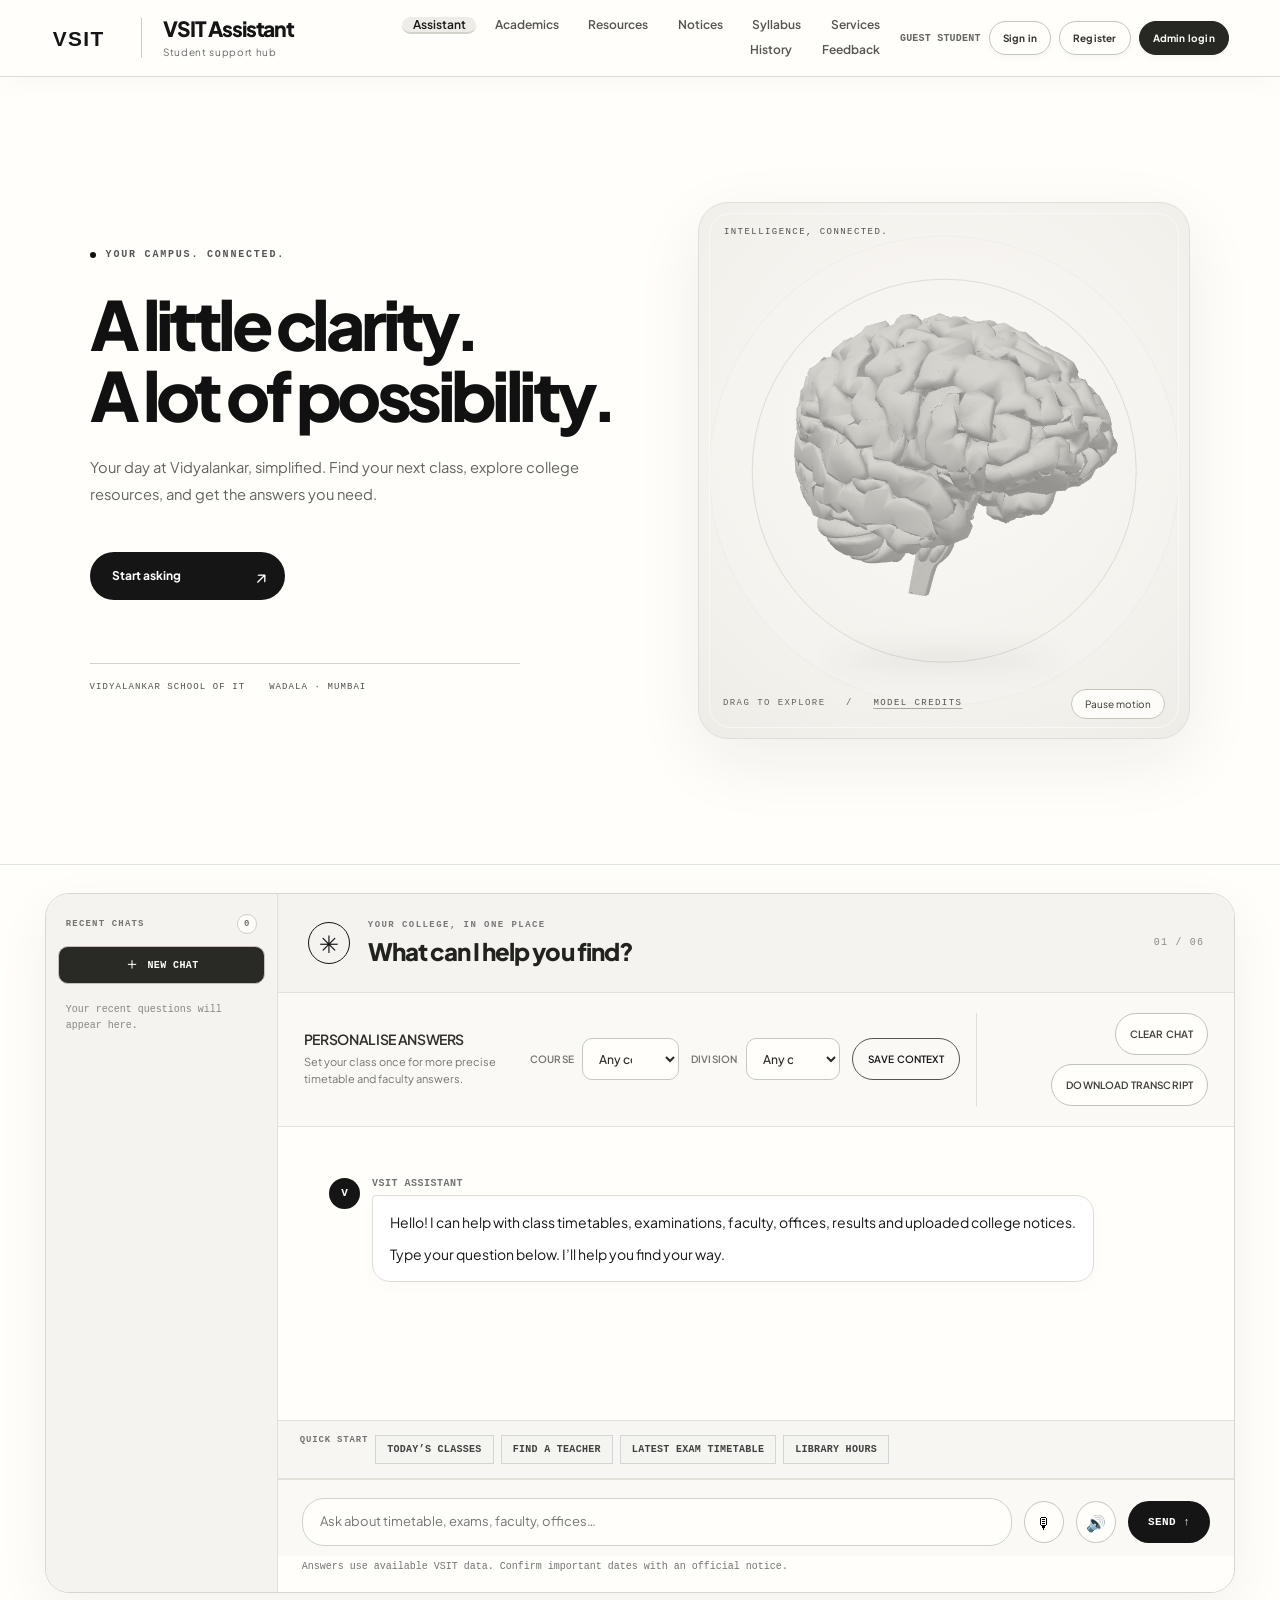
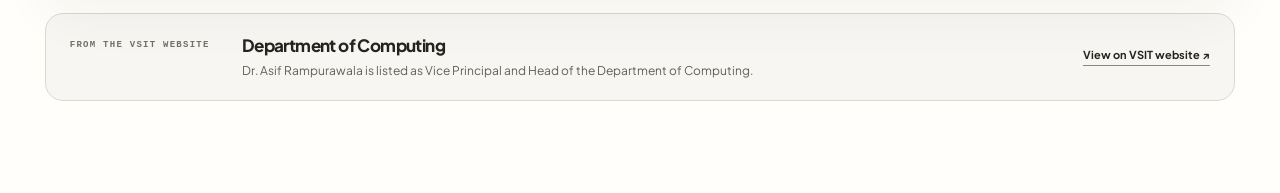
==== frontend/index.html @ 9d7cda08 "chore: refresh chat style cache key" ====
<!doctype html>
<html lang="en">
<head>
    <meta charset="utf-8">
    <meta name="viewport" content="width=device-width, initial-scale=1">
    <meta name="description" content="VSIT Student Assistant for timetables, academics, faculty, offices and college documents.">
    <title>VSIT Student Assistant</title>
    <link rel="preconnect" href="https://fonts.googleapis.com">
    <link rel="preconnect" href="https://fonts.gstatic.com" crossorigin>
    <link href="https://fonts.googleapis.com/css2?family=Cinzel:wght@500;700;800&family=Plus+Jakarta+Sans:wght@300;400;500;600;700&display=swap" rel="stylesheet">
    <link rel="stylesheet" href="style.css">
    <link rel="stylesheet" href="campus.css">
    <link rel="stylesheet" href="polish.css?v=final-chat-inline-20261027">
</head>
<body>
    <div class="app-shell" data-current-view="assistant">
        <aside class="sidebar">
            <a class="brand" href="/" aria-label="VSIT Student Assistant home">
                <span class="brand-mark" aria-hidden="true">
                    <svg viewBox="0 0 92 36" role="img" aria-label="VSIT">
                        <text x="2" y="27">VSIT</text>
                    </svg>
                </span>
            </a>
            <div class="brand-title"><strong>VSIT Assistant</strong><small>Student support hub</small></div>
            <nav aria-label="Primary navigation">
                <button class="nav-item active" data-view="assistant" aria-current="page"><span>✦</span> Assistant</button>
                <button class="nav-item" data-view="academics"><span>▣</span> Academics</button>
                <button class="nav-item" data-view="resources"><span>◫</span> Resources</button>
                <button class="nav-item" data-view="notices"><span>▤</span> Notices</button>
                <button class="nav-item" data-view="syllabus"><span>≡</span> Syllabus</button>
                <button class="nav-item" data-view="services"><span>◎</span> Services</button>
                <button class="nav-item" data-view="history"><span>↺</span> History</button>
                <button class="nav-item" data-view="feedback"><span>✎</span> Feedback</button>
            </nav>
            <div class="student-account" aria-live="polite">
                <span id="student-account-label">Guest student</span>
                <button type="button" class="account-button" id="student-login-button">Sign in</button>
                <button type="button" class="account-button" id="student-register-button">Register</button>
                <button type="button" class="account-button" id="student-logout-button" hidden>Log out</button>
                <a class="account-button admin-login-link" href="/admin">Admin login</a>
            </div>
            <div class="sidebar-footer">
                <p>Vidyalankar School of Information Technology</p>
                <a href="/admin">Administrator login</a>
            </div>
        </aside>

        <main class="main-content">
            <header class="topbar campus-hero">
                <div class="hero-copy">
                    <p class="eyebrow"><span class="live-dot"></span> YOUR CAMPUS. CONNECTED.</p>
                    <h1 id="page-title">A little clarity.<br>A lot of possibility.</h1>
                    <p class="hero-description">Your day at Vidyalankar, simplified. Find your next class, explore college resources, and get the answers you need.</p>
                    <a class="hero-cta" href="#user-input">Start asking <span aria-hidden="true">↗</span></a>
                    <div class="hero-footer"><span>VIDYALANKAR SCHOOL OF IT</span><span>WADALA · MUMBAI</span></div>
                </div>
                <div class="campus-art">
                    <div class="art-grid"></div>
                    <canvas id="neural-brain" aria-hidden="true"></canvas>
                    <span class="art-label art-label-top">INTELLIGENCE, CONNECTED.</span>
                    <div class="art-shadow"></div>
                    <div class="model-frame-footer">
                        <span class="art-label art-label-bottom">DRAG TO EXPLORE &nbsp; / &nbsp; <a href="assets/brain/CREDITS.txt" target="_blank" rel="noopener">MODEL CREDITS</a></span>
                        <button type="button" id="motion-toggle" class="motion-toggle" aria-pressed="false">Pause motion</button>
                    </div>
                </div>
            </header>

            <section class="view active" id="assistant-view" aria-labelledby="page-title">
                <div class="chat-panel">
                    <aside class="conversation-rail" aria-label="Recent chats">
                        <div class="conversation-rail-heading"><span>RECENT CHATS</span><span class="conversation-count" id="conversation-count">0</span></div>
                        <button type="button" class="new-chat-button" id="new-chat"><span aria-hidden="true">＋</span> New chat</button>
                        <div class="conversation-list" id="conversation-list" aria-live="polite"></div>
                    </aside>
                    <div class="chat-session">
                        <div class="chat-heading"><span class="chat-heading-mark" aria-hidden="true">✳</span><div><p class="eyebrow">YOUR COLLEGE, IN ONE PLACE</p><h2>What can I help you find?</h2></div><span class="chat-heading-index" aria-hidden="true">01 / 06</span></div>
                        <div class="assistant-tools">
                            <div class="context-intro"><span class="tool-label">PERSONALISE ANSWERS</span><p>Set your class once for more precise timetable and faculty answers.</p></div>
                            <form class="student-context-form" id="student-context-form">
                                <label><span>Course</span><select id="student-course" name="course"><option value="">Any course</option><option value="B.Sc. Information Technology">B.Sc. Information Technology</option><option value="BBA">BBA</option><option value="BAF">BAF</option></select></label>
                                <label><span>Division</span><select id="student-division" name="division"><option value="">Any division</option><option value="A">A</option><option value="B">B</option><option value="C">C</option><option value="D">D</option><option value="E">E</option></select></label>
                                <button class="secondary-button" type="submit">Save context</button>
                            </form>
                            <div class="assistant-actions" aria-label="Conversation tools">
                                <button class="text-button" type="button" id="clear-chat">Clear chat</button>
                                <button class="text-button" type="button" id="download-transcript">Download transcript</button>
                            </div>
                        </div>
                        <div class="chat-messages" id="chat-messages" aria-live="polite" aria-label="Conversation">
                            <article class="message assistant-message">
                                <div class="avatar" aria-hidden="true">V</div>
                                <div>
                                    <p class="message-author">VSIT Assistant</p>
                                    <div class="message-bubble">
                                        <p>Hello! I can help with class timetables, examinations, faculty, offices, results and uploaded college notices.</p>
                                        <p>Type your question below. I’ll help you find your way.</p>
                                    </div>
                                </div>
                            </article>
                        </div>
                        <div class="quick-prompts" id="quick-prompts" aria-label="Suggested questions">
                            <span class="tool-label">QUICK START</span>
                            <button type="button" data-question="What classes do I have today?" data-use-context="true">Today’s classes</button>
                            <button type="button" data-question="Who teaches IOT for my class?" data-use-context="true">Find a teacher</button>
                            <button type="button" data-question="Where can I find the latest exam timetable?">Latest exam timetable</button>
                            <button type="button" data-question="Where is the library and what are its hours?">Library hours</button>
                        </div>
                        <div class="recent-question-strip" id="recent-questions" aria-live="polite" hidden></div>

                        <form class="composer" id="chat-form">
                            <label class="sr-only" for="user-input">Ask the VSIT assistant</label>
                            <textarea id="user-input" aria-label="Ask the VSIT assistant" maxlength="4000" rows="1" placeholder="Ask about timetable, exams, faculty, offices…" required></textarea>
                            <button type="button" class="icon-button" id="voice-button" aria-label="Start voice input" title="Voice input">🎙</button>
                            <button type="button" class="icon-button" id="speech-toggle" aria-label="Read the latest answer aloud" title="Read answer aloud">🔊</button>
                            <button type="button" class="icon-button speech-control" id="speech-pause" aria-label="Pause answer playback" title="Pause answer playback" hidden>⏸</button>
                            <button type="submit" class="send-button" id="send-button">Send <span aria-hidden="true">↑</span></button>
                        </form>
                        <p class="composer-note" id="chat-status" aria-live="polite">Answers use available VSIT data. Confirm important dates with an official notice.</p>
                    </div>
                </div>
                <article class="official-sample"><span class="official-sample-label">FROM THE VSIT WEBSITE</span><div><h3>Department of Computing</h3><p>Dr. Asif Rampurawala is listed as Vice Principal and Head of the Department of Computing.</p></div><a href="https://vsit.edu.in/msc-cs-cybersecurity/" target="_blank" rel="noopener noreferrer">View on VSIT website <span aria-hidden="true">↗</span></a></article>
            </section>

            <section class="view" id="academics-view" aria-labelledby="academics-heading" hidden>
                <div class="section-heading">
                    <div><p class="eyebrow">ACADEMIC CALENDAR</p><h2 id="academics-heading">Published academic dates</h2></div>
                    <button class="secondary-button" id="refresh-academics">Refresh</button>
                </div>
                <article class="official-sample"><span class="official-sample-label">FROM THE VSIT WEBSITE</span><div><h3>Examination updates</h3><p>VSIT publishes regular and ATKT exam timetable notices on its News Update page. Check the latest notice for your semester.</p></div><a href="https://vsit.edu.in/news-update/" target="_blank" rel="noopener noreferrer">View on VSIT website <span aria-hidden="true">↗</span></a></article>
                <form class="filter-bar" id="academic-filters">
                    <label>Course<input name="course" placeholder="e.g. BSc IT"></label>
                    <label>Semester<input name="semester" placeholder="e.g. 4"></label>
                    <label>Type<select name="event_type"><option value="">All events</option><option value="examination">Examinations</option><option value="deadline">Deadlines</option><option value="holiday">Holidays</option><option value="notice">Notices</option></select></label>
                    <button class="primary-button" type="submit">Apply filters</button>
                </form>
                <div class="card-grid" id="academic-list" aria-live="polite"></div>
            </section>

            <section class="view" id="resources-view" aria-labelledby="resources-heading" hidden>
                <div class="section-heading">
                    <div><p class="eyebrow">COLLEGE KNOWLEDGE</p><h2 id="resources-heading">Notices and documents</h2></div>
                </div>
                <article class="official-sample"><span class="official-sample-label">FROM THE VSIT WEBSITE</span><div><h3>Programme brochures</h3><p>VSIT provides downloadable brochures for B.Sc. IT, M.Sc. IT, BBA, BAF, and other programmes.</p></div><a href="https://vsit.edu.in/prog-brochures/" target="_blank" rel="noopener noreferrer">View on VSIT website <span aria-hidden="true">↗</span></a></article>
                <form class="resource-search" id="resource-search-form">
                    <label class="sr-only" for="resource-query">Search VSIT resources and documents</label>
                    <input id="resource-query" placeholder="Search VSIT resources and documents" required>
                    <button class="primary-button" type="submit">Search</button>
                </form>
                <div id="resource-results" class="search-results" aria-live="polite"></div>
                <h3 class="subheading">Official resources and documents</h3>
                <div class="card-grid" id="document-list"></div>
            </section>

            <section class="view" id="notices-view" aria-labelledby="notices-heading" hidden>
                <div class="section-heading"><div><p class="eyebrow">OFFICIAL UPDATES</p><h2 id="notices-heading">Notices and circulars</h2></div></div>
                <article class="official-sample"><span class="official-sample-label">FROM THE VSIT WEBSITE</span><div><h3>Academic Bank of Credits notice</h3><p>The official News Update page includes a notice about filling Academic Bank of Credits details.</p></div><a href="https://vsit.edu.in/news-update/" target="_blank" rel="noopener noreferrer">View on VSIT website <span aria-hidden="true">↗</span></a></article>
                <div class="card-grid topic-list" data-topic="notice"></div>
            </section>

            <section class="view" id="syllabus-view" aria-labelledby="syllabus-heading" hidden>
                <div class="section-heading"><div><p class="eyebrow">ACADEMIC PROGRAMMES</p><h2 id="syllabus-heading">Syllabus and courses</h2></div></div>
                <article class="official-sample"><span class="official-sample-label">FROM THE VSIT WEBSITE</span><div><h3>B.Sc. IT · 2026–27 syllabus</h3><p>Semester 1 includes Introduction to Programming, Discrete Mathematics, and Web Programming.</p></div><a href="https://vsit.edu.in/syllabus-b-sc-it/" target="_blank" rel="noopener noreferrer">View on VSIT website <span aria-hidden="true">↗</span></a></article>
                <div class="card-grid topic-list" data-topic="syllabus"></div>
            </section>

            <section class="view" id="services-view" aria-labelledby="services-heading" hidden>
                <div class="section-heading"><div><p class="eyebrow">STUDENT SUPPORT</p><h2 id="services-heading">Student services</h2></div></div>
                <article class="official-sample"><span class="official-sample-label">FROM THE VSIT WEBSITE</span><div><h3>Library</h3><p>The reading room is open Monday to Saturday, 8:00 AM–4:30 PM. The X Block library is open 8:00 AM–5:30 PM for circulation and reference.</p></div><a href="https://vsit.edu.in/library/" target="_blank" rel="noopener noreferrer">View on VSIT website <span aria-hidden="true">↗</span></a></article>
                <div class="card-grid topic-list" data-topic="service"></div>
            </section>

            <section class="view" id="history-view" aria-labelledby="history-heading" hidden>
                <div class="section-heading"><div><p class="eyebrow">YOUR QUESTIONS</p><h2 id="history-heading">Chat history</h2></div><button class="secondary-button" id="history-clear" type="button">Clear history</button></div>
                <p class="section-intro">Your recent conversations are stored in this browser so you can return to useful answers.</p>
                <div class="history-list" id="history-list" aria-live="polite"></div>
            </section>

            <section class="view" id="feedback-view" aria-labelledby="feedback-heading" hidden>
                <div class="section-heading"><div><p class="eyebrow">STUDENT VOICE</p><h2 id="feedback-heading">Share feedback</h2></div></div>
                <article class="feedback-card" id="feedback-login-prompt">
                    <h3>Help us improve the assistant</h3>
                    <p>Sign in to send feedback about the answers, resources, or student experience.</p>
                    <button type="button" class="primary-button" id="feedback-login-action">Sign in to give feedback</button>
                </article>
                <form class="feedback-card stack-form" id="feedback-form" hidden>
                    <label>Rating<select name="rating" required><option value="5">5 · Excellent</option><option value="4">4 · Good</option><option value="3">3 · Okay</option><option value="2">2 · Needs work</option><option value="1">1 · Poor</option></select></label>
                    <label>What should we know?<textarea name="message" rows="5" minlength="5" maxlength="2000" required placeholder="Tell us what worked or what should change."></textarea></label>
                    <label>Related area (optional)<input name="context" maxlength="80" placeholder="e.g. academics, timetable, resources"></label>
                    <div class="form-actions"><button class="primary-button" type="submit">Send feedback</button><p class="status-message" id="feedback-status" aria-live="polite"></p></div>
                </form>
            </section>
        </main>
    </div>
    <dialog id="student-auth-dialog" class="student-auth-dialog">
        <form method="dialog" class="auth-dialog-card" id="student-auth-form">
            <button type="button" class="dialog-close" id="student-auth-close" aria-label="Close">×</button>
            <p class="eyebrow">VSIT STUDENT ACCOUNT</p>
            <h2 id="student-auth-title">Sign in</h2>
            <p id="student-auth-description">Use your student account to send feedback.</p>
            <div id="student-register-fields" hidden><label>Full name<input name="name" autocomplete="name" maxlength="100"></label></div>
            <label>Email<input name="email" type="email" autocomplete="email" required></label>
            <label>Password<input name="password" type="password" autocomplete="current-password" minlength="8" maxlength="128" required></label>
            <button class="primary-button" type="submit" id="student-auth-submit">Sign in</button>
            <button type="button" class="text-button" id="student-auth-switch">Create an account</button>
            <p class="status-message" id="student-auth-status" aria-live="polite"></p>
        </form>
    </dialog>
    <script src="script.js"></script>
    <script src="campus.js"></script>
</body>
</html>
---- frontend/style.css ----
:root {
    --navy: #0b1f3a;
    --navy-soft: #17395f;
    --blue: #1769e0;
    --blue-soft: #eaf2ff;
    --gold: #f5b942;
    --ink: #172033;
    --muted: #667085;
    --line: #e4e9f0;
    --surface: #ffffff;
    --background: #f5f7fb;
    --success: #1c9b63;
    --danger: #c0394f;
    --shadow: 0 18px 55px rgba(18, 42, 76, 0.10);
}

* { box-sizing: border-box; }
html { color-scheme: light; }
body {
    margin: 0;
    min-height: 100vh;
    background: var(--background);
    color: var(--ink);
    font-family: Inter, ui-sans-serif, system-ui, -apple-system, BlinkMacSystemFont, "Segoe UI", sans-serif;
}
button, input, textarea, select { font: inherit; }
button, a { -webkit-tap-highlight-color: transparent; }
button { cursor: pointer; }
:focus-visible { outline: 3px solid rgba(23, 105, 224, .35); outline-offset: 3px; }
.sr-only { position: absolute; width: 1px; height: 1px; padding: 0; margin: -1px; overflow: hidden; clip: rect(0, 0, 0, 0); white-space: nowrap; border: 0; }

.app-shell { min-height: 100vh; display: grid; grid-template-columns: 248px minmax(0, 1fr); }
.sidebar {
    position: sticky; top: 0; height: 100vh; padding: 28px 20px;
    display: flex; flex-direction: column; color: #fff;
    background: radial-gradient(circle at 0 0, #234d7c, transparent 42%), var(--navy);
}
.brand { display: flex; gap: 12px; align-items: center; color: inherit; text-decoration: none; margin-bottom: 36px; }
.brand-mark, .avatar { display: grid; place-items: center; color: var(--navy); background: var(--gold); font-weight: 800; }
.brand-mark { width: 42px; height: 42px; border-radius: 13px; font-size: 20px; }
.brand strong, .brand small { display: block; }
.brand small { color: #b8c5d6; margin-top: 3px; font-size: 12px; }
nav { display: grid; gap: 8px; }
.nav-item { display: flex; align-items: center; gap: 12px; width: 100%; padding: 12px 14px; border: 0; border-radius: 12px; color: #c8d4e3; background: transparent; text-align: left; }
.nav-item:hover, .nav-item.active { color: #fff; background: rgba(255,255,255,.11); }
.nav-item.active { box-shadow: inset 3px 0 var(--gold); }
.nav-item span { width: 22px; text-align: center; }
.sidebar-footer { margin-top: auto; padding: 18px 12px 0; border-top: 1px solid rgba(255,255,255,.12); color: #aebed1; font-size: 12px; line-height: 1.5; }
.sidebar-footer a { color: #fff; }

.main-content { min-width: 0; }
.topbar { min-height: 102px; padding: 24px clamp(22px, 4vw, 58px); display: flex; align-items: center; justify-content: space-between; border-bottom: 1px solid var(--line); background: rgba(255,255,255,.86); backdrop-filter: blur(12px); }
.topbar h1, .section-heading h2 { margin: 3px 0 0; font-size: clamp(23px, 3vw, 32px); letter-spacing: -.03em; }
.eyebrow { margin: 0; color: var(--blue); font-size: 11px; letter-spacing: .16em; font-weight: 800; }
.system-status { display: flex; gap: 8px; align-items: center; color: var(--muted); font-size: 13px; }
.system-status span { width: 9px; height: 9px; border-radius: 50%; background: var(--success); box-shadow: 0 0 0 5px rgba(28,155,99,.12); }
.view { padding: 30px clamp(18px, 4vw, 58px) 44px; }

.chat-panel { height: calc(100vh - 162px); min-height: 570px; display: flex; flex-direction: column; background: var(--surface); border: 1px solid var(--line); border-radius: 22px; box-shadow: var(--shadow); overflow: hidden; }
.chat-messages { flex: 1; overflow-y: auto; padding: 30px; background: linear-gradient(180deg, #fbfcff 0%, #f6f8fc 100%); }
.message { display: flex; gap: 12px; max-width: 780px; margin-bottom: 24px; }
.message.user-message { margin-left: auto; flex-direction: row-reverse; }
.avatar { flex: 0 0 34px; width: 34px; height: 34px; border-radius: 11px; font-size: 14px; }
.user-message .avatar { color: #fff; background: var(--blue); }
.message-author { margin: 0 0 6px; color: var(--muted); font-size: 12px; font-weight: 700; }
.user-message .message-author { text-align: right; }
.message-bubble { padding: 14px 16px; border: 1px solid var(--line); border-radius: 6px 18px 18px 18px; background: #fff; line-height: 1.55; box-shadow: 0 5px 18px rgba(27,49,78,.05); }
.message-bubble p { margin: 0 0 8px; }
.message-bubble p:last-child { margin-bottom: 0; }
.timetable-heading { font-weight: 800; margin-bottom: 12px !important; }
.timetable-grid { display: grid; gap: 6px; min-width: 620px; overflow-x: auto; }
.timetable-row { display: grid; grid-template-columns: 1.15fr 1fr 1.1fr .8fr .8fr; gap: 8px; align-items: center; padding: 9px 10px; border: 1px solid #e5e7eb; border-radius: 6px; background: #fbfdfc; font-size: 12px; }
.timetable-row span { min-width: 0; overflow-wrap: anywhere; }
.timetable-header { border-color: #a7f3d0; background: #ecfdf5; color: #065f46; font-weight: 800; text-transform: uppercase; letter-spacing: .04em; font-size: 10px; }
.timetable-row.lecture-row { border-left: 4px solid #2563eb; background: #eff6ff; }
.timetable-row.practical-row { border-left: 4px solid #dc2626; background: #fef2f2; }
.user-message .message-bubble { border-color: var(--blue); border-radius: 18px 6px 18px 18px; background: var(--blue); color: #fff; }
.source-list { display: flex; flex-wrap: wrap; gap: 7px; margin-top: 10px; }
.source-chip { padding: 6px 9px; border-radius: 999px; background: var(--blue-soft); color: #225da8; font-size: 11px; font-weight: 700; }
.quick-prompts { display: flex; gap: 8px; padding: 12px 20px; overflow-x: auto; border-top: 1px solid var(--line); background: #fff; }
.quick-prompts button { flex: 0 0 auto; padding: 8px 12px; border: 1px solid #d9e2ee; border-radius: 999px; color: #38516e; background: #f9fbfe; font-size: 12px; }
.quick-prompts button:hover { border-color: #a9c7ef; background: var(--blue-soft); }
.assistant-tools { display: flex; justify-content: space-between; gap: 14px; align-items: center; padding: 12px 20px; border-top: 1px solid var(--line); background: #fff; }
.student-context-form { display: flex; align-items: end; flex-wrap: wrap; gap: 8px; }
.student-context-form label { display: grid; gap: 4px; color: var(--muted); font-size: 10px; font-weight: 700; text-transform: uppercase; letter-spacing: .04em; }
.student-context-form select { min-height: 34px; min-width: 150px; padding: 6px 8px; border: 1px solid #ccd7e4; border-radius: 8px; background: #fff; color: var(--ink); }
.tool-label { color: var(--muted); font-size: 10px; font-weight: 800; letter-spacing: .1em; white-space: nowrap; }
.assistant-actions { display: flex; gap: 6px; align-items: center; }
.text-button { border: 0; padding: 6px 8px; color: var(--muted); background: transparent; font-size: 11px; text-decoration: underline; text-underline-offset: 3px; }
.text-button:hover { color: var(--ink); }
.recent-question-strip { display: flex; align-items: center; gap: 8px; flex-wrap: wrap; padding: 8px 20px; border-top: 1px solid var(--line); background: #fafaf8; }
.recent-question { max-width: 240px; overflow: hidden; text-overflow: ellipsis; white-space: nowrap; padding: 6px 9px; border: 1px solid #d4d4d4; border-radius: 999px; color: #525252; background: #fff; font-size: 11px; }
.recent-question:hover { border-color: #171717; color: #171717; }
.section-intro { max-width: 620px; margin: -12px 0 24px; color: var(--muted); line-height: 1.6; }
.history-list { display: grid; gap: 14px; }
.history-card { padding: 19px 20px; border: 1px solid var(--line); border-radius: 4px; background: #fff; }
.history-card h3 { margin: 7px 0 9px; font-size: 17px; }
.history-card > p:not(.history-meta) { margin: 0 0 16px; color: var(--muted); line-height: 1.6; }
.history-meta { margin: 0; color: var(--muted); font: 700 10px ui-monospace, monospace; letter-spacing: .05em; text-transform: uppercase; }
.composer { display: grid; grid-template-columns: minmax(0,1fr) auto auto auto; gap: 8px; align-items: end; padding: 16px 20px 8px; border-top: 1px solid var(--line); }
.composer textarea { width: 100%; max-height: 120px; resize: none; padding: 12px 14px; border: 1px solid #ccd7e4; border-radius: 12px; line-height: 1.4; }
.icon-button { width: 44px; height: 44px; border: 1px solid #ccd7e4; border-radius: 12px; background: #fff; }
.icon-button.active { color: #fff; border-color: var(--danger); background: var(--danger); }
.icon-button.speaking { color: #047857; border-color: #6ee7b7; background: #ecfdf5; animation: pulse-speech 1.8s ease-in-out infinite; }
@keyframes pulse-speech { 0%,100% { box-shadow: 0 0 0 0 rgba(16,185,129,.18); } 50% { box-shadow: 0 0 0 7px rgba(16,185,129,0); } }
.send-button, .primary-button { border: 0; border-radius: 12px; background: var(--blue); color: #fff; font-weight: 750; }
.send-button { min-height: 44px; padding: 0 18px; }
.send-button:disabled { opacity: .6; cursor: wait; }
.composer-note { margin: 0; padding: 0 22px 14px; color: var(--muted); font-size: 11px; }

.section-heading { display: flex; justify-content: space-between; align-items: end; margin-bottom: 24px; }
.secondary-button { padding: 10px 14px; border: 1px solid #ccd7e4; border-radius: 10px; background: #fff; color: var(--ink); }
.filter-bar { display: grid; grid-template-columns: repeat(3, minmax(130px, 1fr)) auto; gap: 12px; align-items: end; padding: 18px; margin-bottom: 22px; border: 1px solid var(--line); border-radius: 16px; background: #fff; }
.filter-bar label { display: grid; gap: 6px; color: var(--muted); font-size: 12px; font-weight: 700; }
.filter-bar input, .filter-bar select, .resource-search input { min-height: 42px; padding: 9px 11px; border: 1px solid #ccd7e4; border-radius: 10px; background: #fff; }
.primary-button { min-height: 42px; padding: 9px 16px; }
.card-grid { display: grid; grid-template-columns: repeat(auto-fill, minmax(255px, 1fr)); gap: 16px; }
.info-card { padding: 20px; border: 1px solid var(--line); border-radius: 16px; background: #fff; box-shadow: 0 10px 30px rgba(18,42,76,.06); }
.info-card .tag { display: inline-block; padding: 5px 8px; border-radius: 999px; color: #225da8; background: var(--blue-soft); font-size: 10px; font-weight: 800; text-transform: uppercase; letter-spacing: .06em; }
.info-card h3 { margin: 13px 0 8px; font-size: 17px; }
.info-card p { color: var(--muted); line-height: 1.5; font-size: 13px; }
.info-card .meta { color: var(--ink); font-weight: 700; }
.resource-search { display: grid; grid-template-columns: 1fr auto; gap: 10px; margin-bottom: 18px; }
.search-results { display: grid; gap: 12px; margin-bottom: 28px; }
.search-hit { padding: 16px 18px; border-left: 4px solid var(--blue); border-radius: 8px 14px 14px 8px; background: #fff; box-shadow: 0 8px 24px rgba(18,42,76,.06); }
.search-hit p { margin: 6px 0 0; color: var(--muted); line-height: 1.5; }
.subheading { margin: 28px 0 16px; }
.empty-state { grid-column: 1/-1; padding: 35px; border: 1px dashed #becbd9; border-radius: 16px; color: var(--muted); text-align: center; }

.admin-page { padding: 32px; }
.admin-shell { max-width: 1180px; margin: 0 auto; }
.admin-header { display: flex; align-items: center; justify-content: space-between; margin-bottom: 24px; }
.admin-header a { color: var(--blue); }
.auth-card { max-width: 440px; padding: 28px; margin: 9vh auto; border: 1px solid var(--line); border-radius: 20px; background: #fff; box-shadow: var(--shadow); }
.stack-form { display: grid; gap: 12px; }
.stack-form label { display: grid; gap: 6px; color: var(--muted); font-size: 12px; font-weight: 700; }
.stack-form input, .stack-form textarea, .stack-form select { width: 100%; padding: 10px 11px; border: 1px solid #ccd7e4; border-radius: 9px; background: #fff; }
.admin-nav { display: flex; gap: 7px; overflow-x: auto; margin-bottom: 18px; }
.admin-nav button { padding: 9px 12px; border: 1px solid var(--line); border-radius: 10px; background: #fff; }
.admin-nav button.active { color: #fff; border-color: var(--blue); background: var(--blue); }
.admin-panel { display: grid; grid-template-columns: minmax(280px, .8fr) minmax(360px, 1.2fr); gap: 18px; }
.admin-dashboard-panel { grid-template-columns: minmax(280px, .9fr) minmax(360px, 1.1fr); }
.admin-overview-card { grid-column: 1 / -1; }
.admin-dashboard-panel > .admin-card:nth-child(2) { grid-column: 1 / -1; }
.overview-heading { display: flex; align-items: end; justify-content: space-between; gap: 12px; }
.overview-counts { display: grid; grid-template-columns: repeat(6, minmax(100px, 1fr)); gap: 10px; margin-top: 20px; }
.overview-count { display: grid; gap: 5px; padding: 13px; border: 1px solid #d4d4d4; background: #fafaf8; }
.overview-count strong { font: 700 25px 'Cinzel', Georgia, serif; }
.overview-count span { color: #737373; font: 600 10px ui-monospace, monospace; text-transform: uppercase; letter-spacing: .04em; }
.admin-card { padding: 20px; border: 1px solid var(--line); border-radius: 16px; background: #fff; }
.record-list { display: grid; gap: 9px; }
.record-row { display: flex; justify-content: space-between; gap: 10px; align-items: center; padding: 11px 0; border-bottom: 1px solid var(--line); }
.record-row:last-child { border-bottom: 0; }
.record-actions { display: flex; gap: 6px; }
.small-button { padding: 6px 8px; border: 1px solid #ccd7e4; border-radius: 8px; background: #fff; font-size: 12px; }
.danger-button { color: var(--danger); }
.form-actions { display: flex; gap: 8px; }
.status-message { min-height: 20px; color: var(--muted); font-size: 13px; }
[hidden] { display: none !important; }

button, a, .info-card, .search-hit, .nav-item { transition: color .2s ease, background-color .2s ease, border-color .2s ease, transform .2s ease, box-shadow .2s ease; }
.nav-item:hover { transform: translateY(-1px); }
.info-card:hover, .search-hit:hover { transform: translateY(-3px); box-shadow: 0 14px 30px rgba(18,42,76,.10); }
@media (prefers-reduced-motion: reduce) {
    *, *::before, *::after { animation-duration: .01ms !important; animation-iteration-count: 1 !important; scroll-behavior: auto !important; transition-duration: .01ms !important; }
}

@media (max-width: 860px) {
    .app-shell { grid-template-columns: 1fr; }
    .sidebar { position: static; height: auto; padding: 16px 18px; flex-direction: row; align-items: center; gap: 18px; }
    .brand { margin: 0 auto 0 0; }
    .brand small, .sidebar-footer { display: none; }
    .sidebar nav { display: flex; }
    .nav-item { width: auto; font-size: 0; padding: 10px; }
    .nav-item span { font-size: 17px; }
    .topbar { min-height: 84px; }
    .chat-panel { height: calc(100vh - 145px); }
    .filter-bar { grid-template-columns: 1fr 1fr; }
    .admin-panel { grid-template-columns: 1fr; }
}

@media (max-width: 560px) {
    .sidebar { position: sticky; z-index: 5; top: 0; }
    .brand strong { font-size: 14px; }
    .brand-mark { width: 36px; height: 36px; }
    .topbar { padding: 18px; }
    .topbar h1 { font-size: 21px; }
    .system-status { display: none; }
    .view { padding: 12px; }
    .chat-panel { height: calc(100vh - 122px); min-height: 0; border-radius: 15px; }
    .chat-messages { padding: 18px 14px; }
    .message { max-width: 94%; }
    .composer { grid-template-columns: minmax(0, 1fr) auto auto; padding: 12px 10px 6px; }
    #speech-toggle { display: none; }
    .send-button { grid-column: 1/-1; }
    .filter-bar { grid-template-columns: 1fr; }
    .resource-search { grid-template-columns: 1fr; }
    .admin-page { padding: 16px; }
}

/* Lightweight 3D-inspired VSIT header animation. */
.topbar { position: relative; overflow: hidden; }
.hero-orbit { position: absolute; right: clamp(32px, 8vw, 140px); top: 50%; width: 120px; height: 120px; transform: translateY(-50%) perspective(500px) rotateX(58deg) rotateZ(-18deg); transform-style: preserve-3d; pointer-events: none; opacity: .8; }
.orbit-core { position: absolute; inset: 35px; display: grid; place-items: center; border: 1px solid #6ee7b7; border-radius: 50%; color: #064e3b; background: radial-gradient(circle at 35% 28%, #fff, #a7f3d0 38%, #059669 100%); box-shadow: 0 10px 25px rgba(5,150,105,.28), inset -8px -10px 16px rgba(4,78,59,.25); font: 800 22px Cinzel, serif; transform: translateZ(22px); animation: core-float 4s ease-in-out infinite; }
.orbit-ring { position: absolute; inset: 10px; border: 1px solid rgba(5,150,105,.38); border-radius: 50%; transform-style: preserve-3d; animation: orbit-spin 8s linear infinite; }
.orbit-ring-two { inset: 22px -8px; border-color: rgba(37,99,235,.28); transform: rotateX(70deg) rotateY(20deg); animation-duration: 6s; animation-direction: reverse; }
@keyframes orbit-spin { to { transform: rotateZ(360deg) rotateX(8deg); } }
@keyframes core-float { 0%,100% { transform: translateZ(18px) translateY(0); } 50% { transform: translateZ(34px) translateY(-6px); } }
@media (prefers-reduced-motion: reduce) { .hero-orbit, .orbit-ring, .orbit-core { animation: none; } }
@media (max-width: 700px) { .hero-orbit { right: 18px; width: 82px; height: 82px; opacity: .55; } .orbit-core { inset: 25px; font-size: 16px; } .orbit-ring { inset: 5px; } .orbit-ring-two { inset: 15px -4px; } }

/* Reference theme: Mumbai civic editorial system adapted for VSIT. */
:root {
    --navy: #171717;
    --navy-soft: #262626;
    --blue: #059669;
    --blue-soft: #ecfdf5;
    --gold: #f4f4f0;
    --ink: #171717;
    --muted: #737373;
    --line: #d4d4d4;
    --surface: #ffffff;
    --background: #f4f4f0;
    --success: #059669;
    --danger: #dc2626;
    --shadow: 0 1px 2px rgba(0,0,0,.04);
}

html { scroll-behavior: smooth; }
body {
    background: var(--background);
    color: var(--ink);
    font-family: 'Plus Jakarta Sans', ui-sans-serif, system-ui, sans-serif;
}

.app-shell { display: block; min-height: 100vh; }
.sidebar {
    position: sticky; z-index: 10; top: 0; width: 100%; height: auto; min-height: 72px;
    padding: 13px clamp(20px, 5vw, 64px); display: flex; flex-direction: row; align-items: center;
    gap: 28px; color: #f4f4f0; background: rgba(23,23,23,.96); border-bottom: 1px solid #404040;
    backdrop-filter: blur(12px);
}
.brand { gap: 11px; margin: 0 auto 0 0; color: #f4f4f0; }
.brand-mark { width: 34px; height: 34px; border-radius: 999px; color: #171717; background: #f4f4f0; font-family: 'Cinzel', serif; font-size: 16px; }
.brand-mark { width: 76px; border-radius: 4px; display: grid; place-items: center; color: #fff; background: transparent; }
.brand-mark svg { width: 100%; height: 100%; overflow: visible; }
.brand-mark text { fill: #fff; font: 800 25px/1 'Arial Narrow', Arial, sans-serif; letter-spacing: 2px; }
.brand strong { font-family: 'Cinzel', serif; font-size: 14px; letter-spacing: .02em; }
.brand small { color: #a3a3a3; font-size: 10px; letter-spacing: .04em; }
.sidebar nav { display: flex; gap: 4px; }
.nav-item { width: auto; padding: 10px 15px; border-radius: 0; color: #a3a3a3; font: 500 11px 'Plus Jakarta Sans', sans-serif; letter-spacing: .04em; }
.nav-item:hover, .nav-item.active { color: #fff; background: #262626; }
.nav-item.active { box-shadow: inset 0 -2px #10b981; }
.nav-item span { display: none; }
.sidebar-footer { display: none; }

.topbar {
    min-height: 154px; padding: 38px clamp(20px, 7vw, 104px) 30px; align-items: end;
    border-bottom: 1px solid #d4d4d4; background: var(--background); backdrop-filter: none;
}
.eyebrow { color: #047857; font: 700 10px/1.2 ui-monospace, SFMono-Regular, Menlo, monospace; letter-spacing: .16em; text-transform: uppercase; }
.topbar h1, .section-heading h2 { margin-top: 9px; font-family: 'Cinzel', Georgia, serif; font-weight: 700; letter-spacing: -.02em; }
.topbar h1 { font-size: clamp(28px, 4vw, 48px); }
.system-status { padding: 7px 10px; border: 1px solid #a7f3d0; color: #065f46; background: #ecfdf5; font: 600 10px ui-monospace, SFMono-Regular, monospace; text-transform: uppercase; letter-spacing: .04em; }
.system-status span { width: 7px; height: 7px; background: #10b981; box-shadow: none; }
.view { padding: 38px clamp(20px, 7vw, 104px) 64px; }

.chat-panel { height: auto; min-height: 600px; border: 1px solid #d4d4d4; border-radius: 6px; box-shadow: var(--shadow); background: #fff; }
.chat-panel { animation: panel-in .45s ease-out both; }
@keyframes panel-in { from { opacity: 0; transform: translateY(8px); } to { opacity: 1; transform: translateY(0); } }
.chat-messages { min-height: 430px; padding: clamp(22px, 4vw, 42px); background: #fff; }
.message { max-width: 860px; margin-bottom: 28px; }
.message { animation: message-in .25s ease-out both; }
@keyframes message-in { from { opacity: 0; transform: translateY(5px); } to { opacity: 1; transform: translateY(0); } }
.avatar { width: 31px; height: 31px; flex-basis: 31px; border-radius: 999px; color: #fff; background: #171717; font: 700 11px ui-monospace, monospace; }
.user-message .avatar { background: #059669; }
.message-author { color: #737373; font: 700 10px ui-monospace, monospace; letter-spacing: .05em; text-transform: uppercase; }
.message-bubble { padding: 15px 17px; border: 1px solid #d4d4d4; border-radius: 4px 12px 12px 12px; box-shadow: none; line-height: 1.65; }
.user-message .message-bubble { border-color: #171717; border-radius: 12px 4px 12px 12px; background: #171717; }
.assistant-message .message-bubble { max-width: 100%; overflow-x: auto; }
.quick-prompts { gap: 7px; padding: 13px 20px; border-color: #d4d4d4; background: #fafaf8; }
.quick-prompts button { padding: 8px 11px; border: 1px solid #d4d4d4; border-radius: 0; color: #404040; background: #f4f4f0; font: 600 10px ui-monospace, monospace; text-transform: uppercase; letter-spacing: .03em; }
.quick-prompts button:hover { border-color: #171717; color: #fff; background: #262626; }
.assistant-tools { border-color: #d4d4d4; background: #fff; }
.student-context-form select { border-color: #d4d4d4; border-radius: 0; background: #f4f4f0; font: 11px ui-monospace, monospace; }
.student-context-form .secondary-button { min-height: 34px; padding: 7px 10px; }
.tool-label { color: #737373; font: 700 9px ui-monospace, monospace; letter-spacing: .09em; }
.text-button { color: #737373; font: 600 10px ui-monospace, monospace; text-transform: uppercase; }
.recent-question-strip { border-color: #d4d4d4; background: #fafaf8; }
.recent-question { border-radius: 0; color: #525252; background: #fff; font: 10px ui-monospace, monospace; }
.history-card { border-color: #d4d4d4; border-radius: 0; background: #fffefa; }
.history-card h3 { font-family: 'Cinzel', Georgia, serif; }
.history-meta { color: #737373; }
.composer { padding: 15px 20px 8px; border-color: #d4d4d4; }
.composer textarea { border-color: #d4d4d4; border-radius: 2px; background: #f4f4f0; }
.icon-button { border-color: #d4d4d4; border-radius: 2px; background: #f4f4f0; }
.send-button, .primary-button { border-radius: 0; background: #171717; font: 700 11px ui-monospace, monospace; letter-spacing: .04em; text-transform: uppercase; }
.send-button { min-height: 44px; }
.send-button:hover, .primary-button:hover { background: #262626; }
.composer-note { color: #737373; font: 10px ui-monospace, monospace; }

.section-heading { margin-bottom: 26px; }
.section-heading h2 { font-size: clamp(24px, 3vw, 38px); }
.secondary-button { padding: 9px 12px; border-radius: 0; border-color: #d4d4d4; background: transparent; font: 600 10px ui-monospace, monospace; text-transform: uppercase; }
.filter-bar { gap: 10px; padding: 16px; margin-bottom: 26px; border-radius: 4px; border-color: #d4d4d4; background: #fff; box-shadow: none; }
.filter-bar label { color: #525252; font: 600 10px ui-monospace, monospace; text-transform: uppercase; letter-spacing: .04em; }
.filter-bar input, .filter-bar select, .resource-search input { border-color: #d4d4d4; border-radius: 0; background: #f4f4f0; }
.card-grid { gap: 12px; }
.info-card { padding: 18px; border-radius: 3px; border-color: #d4d4d4; box-shadow: none; transition: border-color .2s ease, transform .2s ease; }
.info-card:hover { border-color: #737373; transform: translateY(-2px); }
.info-card .tag { padding: 5px 7px; border-radius: 0; color: #065f46; background: #ecfdf5; font: 700 9px ui-monospace, monospace; }
.info-card h3 { margin: 14px 0 8px; font-family: 'Cinzel', Georgia, serif; font-size: 17px; }
.info-card p { color: #525252; }
.info-card .meta { color: #171717; font: 600 11px ui-monospace, monospace; }
.resource-search { margin-bottom: 18px; }
.search-hit { padding: 16px 18px; border: 1px solid #d4d4d4; border-left: 3px solid #059669; border-radius: 0; box-shadow: none; background: #fff; }
.subheading { font-family: 'Cinzel', Georgia, serif; }
.empty-state { padding: 35px; border-color: #a3a3a3; border-radius: 3px; background: #fafaf8; }

.admin-page { min-height: 100vh; padding: 0 clamp(16px, 6vw, 88px) 56px; background: var(--background); }
.admin-shell { max-width: 1240px; }
.admin-header { padding: 48px 0 28px; margin-bottom: 22px; border-bottom: 1px solid #d4d4d4; }
.admin-header h1, .auth-card h2, .admin-card h2 { font-family: 'Cinzel', Georgia, serif; }
.admin-header h1 { margin: 8px 0 0; font-size: clamp(28px, 4vw, 44px); }
.admin-header a { color: #047857; font: 600 11px ui-monospace, monospace; text-transform: uppercase; }
.auth-card { margin: 9vh auto; border-radius: 4px; border-color: #d4d4d4; box-shadow: none; }
.auth-card h2 { font-size: 24px; }
.stack-form label { color: #525252; font: 600 10px ui-monospace, monospace; text-transform: uppercase; letter-spacing: .04em; }
.stack-form input, .stack-form textarea, .stack-form select { border-color: #d4d4d4; border-radius: 0; background: #f4f4f0; }
.admin-nav { padding-bottom: 12px; border-bottom: 1px solid #d4d4d4; }
.admin-nav button { border-radius: 0; border-color: #d4d4d4; background: transparent; font: 600 10px ui-monospace, monospace; text-transform: uppercase; }
.admin-nav button.active { border-color: #171717; background: #171717; }
.admin-card { border-radius: 3px; border-color: #d4d4d4; box-shadow: none; }
.admin-card h2 { margin-top: 0; }
.record-row { border-color: #e5e5e5; }
.feedback-record { align-items: flex-start; gap: 16px; }
.feedback-record strong, .feedback-record small, .feedback-record p { display: block; }
.feedback-record small { margin-top: 5px; color: #737373; font: 10px ui-monospace, monospace; }
.feedback-record p { margin: 10px 0 0; color: #404040; line-height: 1.55; }
.small-button { border-radius: 0; border-color: #d4d4d4; font: 600 10px ui-monospace, monospace; text-transform: uppercase; }

.student-account { display: flex; align-items: center; gap: 7px; margin-left: auto; color: #d4d4d4; font: 600 10px ui-monospace, monospace; text-transform: uppercase; }
.account-button, .text-button { border: 1px solid #737373; border-radius: 999px; padding: 8px 11px; color: #f4f4f0; background: transparent; font: inherit; cursor: pointer; }
.admin-login-link { text-decoration: none; }
.account-button:hover, .text-button:hover { border-color: #10b981; color: #a7f3d0; }
.feedback-card { max-width: 760px; padding: 26px; margin-bottom: 18px; border: 1px solid #d4d4d4; border-radius: 4px; background: #fff; }
.feedback-card h3 { margin: 0 0 8px; font-family: 'Cinzel', Georgia, serif; }
.feedback-card p { color: #525252; }
.feedback-card.stack-form { display: grid; gap: 15px; }
.feedback-card .form-actions { display: flex; align-items: center; gap: 14px; }
.feedback-card .status-message { margin: 0; }
.student-auth-dialog { width: min(92vw, 480px); padding: 0; border: 1px solid #d4d4d4; background: transparent; }
.student-auth-dialog::backdrop { background: rgba(23,23,23,.5); backdrop-filter: blur(4px); }
.auth-dialog-card { position: relative; display: grid; gap: 13px; padding: 30px; background: #fff; }
.auth-dialog-card h2 { margin: 0; font-family: 'Cinzel', Georgia, serif; }
.auth-dialog-card label { display: grid; gap: 7px; color: #525252; font: 600 10px ui-monospace, monospace; text-transform: uppercase; letter-spacing: .04em; }
.auth-dialog-card input { padding: 12px; border: 1px solid #d4d4d4; border-radius: 0; background: #f4f4f0; }
.dialog-close { position: absolute; top: 12px; right: 14px; border: 0; color: #525252; background: transparent; font-size: 22px; cursor: pointer; }
.auth-dialog-card .text-button { border: 0; color: #047857; padding: 0; justify-self: start; }

@media (max-width: 700px) {
    .assistant-tools { align-items: stretch; flex-direction: column; }
    .student-context-form { align-items: stretch; }
    .student-context-form select { min-width: 0; }
    .assistant-actions { justify-content: space-between; }
    .overview-counts { grid-template-columns: repeat(2, minmax(0, 1fr)); }
    .admin-dashboard-panel { grid-template-columns: 1fr; }
    .sidebar { min-height: 64px; padding: 10px 14px; gap: 10px; }
    .brand strong { font-size: 12px; }
    .brand small { display: none; }
    .sidebar nav { gap: 0; }
    .nav-item { padding: 9px 8px; font-size: 0; }
    .nav-item::after { content: attr(data-view); font: 700 9px ui-monospace, monospace; text-transform: uppercase; }
    .topbar { min-height: 128px; padding: 28px 18px 24px; }
    .topbar h1 { font-size: 27px; }
    .view { padding: 24px 14px 42px; }
    .chat-panel { min-height: calc(100vh - 216px); }
    .chat-messages { min-height: 390px; padding: 22px 16px; }
    .filter-bar { grid-template-columns: 1fr; }
    .student-account { gap: 4px; }
    .student-account > span { display: none; }
    .account-button { padding: 7px 8px; font-size: 9px; }
}
---- frontend/campus.css ----
/* Digital campus visual system; scoped to the student shell. */
body:has(.app-shell) { background:#f3f5f1; }
.app-shell { --ink:#172b2b; --muted:#697977; --line:#dbe3dc; --blue:#087e68; }
.app-shell .sidebar { position:relative; background:#102828; border:0; padding:22px 5%; flex-wrap:wrap; gap:18px; }
.app-shell .brand strong {font-family:inherit;font-weight:700;letter-spacing:-.03em;font-size:16px}
.app-shell .brand-mark {width:62px}
.app-shell .sidebar nav {gap:3px; flex-wrap:wrap}
.app-shell .nav-item {border-radius:30px;font:500 12px 'Plus Jakarta Sans',sans-serif;padding:10px 16px;color:#aebfba;transition:background .2s,color .2s}
.app-shell .nav-item.active {color:#163b33;background:#d1f4de;box-shadow:none}
.app-shell .nav-item:hover {background:#294640;color:#fff}
.app-shell .nav-item span,.app-shell .nav-item::after {display:none}
.app-shell .campus-hero {display:grid;grid-template-columns:1.1fr 1fr;gap:30px;background:#102828;color:#f1f6ee;padding:58px 7% 76px;min-height:430px;overflow:hidden;position:relative;border:0}
.hero-copy {z-index:2;max-width:610px}
.campus-hero .eyebrow {color:#b0d4c6;display:flex;align-items:center;gap:10px;font-size:10px;letter-spacing:.18em}
.live-dot {width:6px;height:6px;border-radius:50%;background:#b9eb98;box-shadow:0 0 14px #b9eb9870}
.app-shell .topbar h1 {font-family:'Plus Jakarta Sans',sans-serif;font-size:clamp(34px,4.3vw,65px);line-height:1.12;letter-spacing:-.055em;margin:24px 0;font-weight:500}
.hero-description {max-width:430px;color:#adc2b9;font-size:14px;line-height:1.85}
.hero-footer {display:flex;gap:24px;margin-top:34px;font:9px ui-monospace,monospace;letter-spacing:.12em;color:#8fad9e;flex-wrap:wrap}
.campus-art {position:relative;min-height:290px;perspective:850px;isolation:isolate}
.art-grid {position:absolute;inset:-40px;background-image:linear-gradient(#8ceab209 1px,transparent 1px),linear-gradient(90deg,#8ceab209 1px,transparent 1px);background-size:38px 38px;mask-image:radial-gradient(ellipse,black,transparent 70%)}
.sculpture-stage {position:absolute;left:50%;top:46%;transform:translate(-50%,-50%) rotateX(var(--tilt-x,0deg)) rotateY(var(--tilt-y,0deg));transform-style:preserve-3d;transition:transform .3s ease-out}
.sculpture {position:relative;width:170px;height:170px;transform-style:preserve-3d;transform:rotateX(-23deg) rotateY(35deg) rotateZ(-12deg);animation:sculpture-turn 22s linear infinite}
.glass-face {position:absolute;inset:0;border:1px solid #c5ffe9a0;background:linear-gradient(135deg,#d4ffe754,#51bf9f18 50%,#bdffc937);box-shadow:inset 0 0 30px #bcffe51c;backface-visibility:visible;border-radius:14px}
.glass-face::after {content:'';position:absolute;inset:14px;border:1px solid #c0ffdf24;border-radius:5px}
.front {transform:translateZ(85px)}.back {transform:rotateY(180deg) translateZ(85px)}.left {transform:rotateY(-90deg) translateZ(85px)}.right {transform:rotateY(90deg) translateZ(85px)}.top {transform:rotateX(90deg) translateZ(85px)}.bottom {transform:rotateX(-90deg) translateZ(85px)}
.sculpture-heart {position:absolute;inset:40px;background:#d1ffc7;box-shadow:0 0 60px #aaffb85c;border-radius:24px;display:grid;place-items:center;color:#153e31;font:700 50px Georgia,serif;transform:rotateY(-35deg) rotateX(23deg)}
.art-shadow {position:absolute;bottom:28px;left:22%;width:56%;height:28px;background:#0007;filter:blur(16px);border-radius:50%}
.art-label {position:absolute;font:9px ui-monospace,monospace;letter-spacing:.16em;color:#91b3a6}.art-label-top {top:0;right:10px}.art-label-bottom {bottom:0;left:20px}
.motion-toggle {position:absolute;right:22px;bottom:18px;border:1px solid #49615a;border-radius:20px;padding:7px 12px;color:#c0d5ca;background:transparent;font-size:10px;z-index:3}
.app-shell .view {max-width:1440px;margin:auto;padding:36px 7% 60px}
.app-shell .chat-panel {border-radius:22px;box-shadow:0 15px 50px #123b3010;border:1px solid #dbe4dc;min-height:470px}
.app-shell .chat-messages {min-height:270px;padding:30px;background:radial-gradient(ellipse at top right,#edf7ef,transparent 60%),#fff}
.app-shell .message>div:last-child {min-width:0;max-width:100%}
.app-shell .message {max-width:100%}
.app-shell .message-bubble {border-color:#e0e9e2;border-radius:4px 18px 18px;font-size:14px;box-shadow:0 3px 12px #163a2c04}
.app-shell .user-message .message-bubble {background:#173e36;border-color:#173e36;color:#f5fff8}
.app-shell .avatar {background:#163e35;color:#d5f6ca}
.app-shell .composer {display:flex;align-items:center;padding:18px 22px 10px;gap:9px;background:#fff}
.app-shell .composer textarea {flex:1;min-width:0;border-radius:13px;background:#f5f8f4;border-color:#dce5dc;font-size:13px}
.app-shell .icon-button {flex-shrink:0;border-radius:12px;width:40px;height:42px}
.app-shell .send-button {border-radius:12px;padding:0 20px;min-height:42px;background:#19785f}
.app-shell #speech-toggle {display:block}
.app-shell .composer-note {padding:4px 24px 18px;font-size:10px}
.app-shell .section-heading h2,.app-shell .info-card h3,.app-shell .subheading {font-family:'Plus Jakarta Sans',sans-serif;letter-spacing:-.03em}
.app-shell .filter-bar,.app-shell .info-card,.app-shell .search-hit,.app-shell .empty-state {border-radius:16px;border-color:#dbe5dc;background:#fff}
.app-shell .info-card {padding:25px;animation:campus-reveal .4s ease both}
.app-shell .info-card:nth-child(3n+2) {animation-delay:.06s}.app-shell .info-card:nth-child(3n+3) {animation-delay:.12s}
.app-shell .info-card:hover {transform:translateY(-4px);box-shadow:0 12px 30px #133d3010;border-color:#85bba0}
.app-shell .info-card .tag {border-radius:7px;padding:6px 9px}
.app-shell .filter-bar input,.app-shell .filter-bar select,.app-shell .resource-search input {border-radius:9px;background:#f6f8f4}
.app-shell .primary-button,.app-shell .secondary-button {border-radius:10px}
.app-shell .view.active {animation:campus-reveal .32s ease both}
.app-shell .timetable-grid {min-width:580px}.app-shell .timetable-row {font-size:12px}
.app-shell button:focus-visible,.app-shell a:focus-visible {outline:3px solid #54bb94;outline-offset:4px}
@keyframes sculpture-turn {from{transform:rotateX(-23deg) rotateY(35deg) rotateZ(-12deg)}to{transform:rotateX(-23deg) rotateY(395deg) rotateZ(-12deg)}}
@keyframes campus-reveal {from{opacity:0;transform:translateY(10px)}to{opacity:1;transform:none}}
.motion-paused *, .motion-paused *::before,.motion-paused *::after {animation-play-state:paused!important;transition:none!important}
@media(max-width:900px){.app-shell .sidebar{padding:18px 5%}.app-shell .sidebar nav{width:100%;flex-wrap:nowrap;overflow:auto;padding-bottom:3px}.app-shell .nav-item{flex-shrink:0}.app-shell .campus-hero{padding:38px 6% 52px;grid-template-columns:1.2fr 1fr}.sculpture-stage{scale:.8}.hero-footer{gap:12px}.app-shell .view{padding:25px 5% 45px}}
@media(max-width:560px){.app-shell .campus-hero{grid-template-columns:1fr;gap:10px;padding:28px 6% 45px}.app-shell .topbar h1{font-size:38px}.hero-description{font-size:13px}.hero-footer{margin-top:20px}.campus-art{min-height:190px}.sculpture-stage{scale:.65;top:50%}.art-label{font-size:8px}.art-shadow{bottom:0}.app-shell .chat-messages{padding:20px 12px;min-height:230px}.app-shell .composer{flex-wrap:wrap;padding:12px}.app-shell .composer textarea{flex-basis:100%}.app-shell .send-button{margin-left:auto}.app-shell .chat-panel{min-height:0}.app-shell .message{gap:8px}.app-shell .message-bubble{padding:12px}.app-shell .view{padding:20px 12px 35px}.app-shell .brand strong{font-size:14px}}
@media(prefers-reduced-motion:reduce){.app-shell *,.app-shell *::before,.app-shell *::after{animation:none!important;transition:none!important;scroll-behavior:auto!important}}
.app-shell .sidebar nav { scrollbar-width: none; } .app-shell .sidebar nav::-webkit-scrollbar { display: none; }
.motion-paused .view,.motion-paused .message,.motion-paused .chat-panel,.motion-paused .info-card {animation:none!important;opacity:1!important}
/* Monochrome editorial theme, matching the supplied visual reference. */
body:has(.app-shell) {background:#191a1c;padding:24px}
.app-shell {max-width:1500px;margin:auto;background:#fffefa;--ink:#151515;--muted:#686868;--line:#deded8;--blue:#151515;border:1px solid #303030}
.app-shell .sidebar {background:#fffefa;color:#151515;padding:24px 5%;border-bottom:1px solid #e8e8e1}
.app-shell .brand {color:#151515}.app-shell .brand-mark text {fill:#151515}.app-shell .brand strong {font-weight:800}.app-shell .brand small {color:#666}
.app-shell .nav-item {color:#424242;border:1px solid transparent}.app-shell .nav-item.active {color:#111;background:transparent;border-color:#111}.app-shell .nav-item:hover {background:#eee;color:#111}
.app-shell .campus-hero {background:#fffefa;color:#111;border-bottom:1px solid #d8d8d2;padding-top:64px;padding-bottom:70px}
.app-shell .topbar h1 {font-weight:850;letter-spacing:-.055em;font-size:clamp(34px,4.4vw,64px)}
.campus-hero .eyebrow,.hero-description,.hero-footer,.art-label {color:#505050}.live-dot {background:#111;box-shadow:none}
.hero-description {max-width:410px}.hero-footer {border-top:1px solid #bbb;padding-top:18px;max-width:430px}
.campus-art {min-height:320px}.art-grid {display:none}.art-shadow {background:#0002;height:8px;filter:blur(12px);bottom:10px}
#neural-brain {width:100%;height:340px;display:block;position:relative;z-index:1}
.art-label-top {top:-12px}.art-label-bottom {bottom:-10px}
.motion-toggle {border-color:#999;color:#111;background:#fffefa;border-radius:30px}
.app-shell .view {background:#fffefa}.app-shell .chat-panel {border:1px solid #bbb;border-radius:18px;box-shadow:5px 5px 0 #ededE6}
.app-shell .chat-messages {background:#fffefa}.app-shell .message-bubble {background:#fff;border:1px solid #d4d4ce;box-shadow:none}
.app-shell .avatar {background:#151515;color:white}.app-shell .user-message .message-bubble {background:#151515;border-color:#151515}
.app-shell .composer {background:#fffefa}.app-shell .composer textarea {background:#fffefa;border-color:#aaa;border-radius:22px}
.app-shell .send-button,.app-shell .primary-button {background:#151515;border-radius:24px;color:white}.app-shell .icon-button {border-radius:50%;border-color:#aaa;background:#fffefa}
.app-shell .info-card,.app-shell .filter-bar,.app-shell .search-hit,.app-shell .empty-state {background:#fffefa;border-color:#aaa;box-shadow:none}
.app-shell .info-card:hover {border-color:#111;box-shadow:4px 4px 0 #eaeae4}.app-shell .info-card .tag {background:#efefea;color:#151515;border:1px solid #deded8;border-radius:20px}
.app-shell .filter-bar input,.app-shell .filter-bar select,.app-shell .resource-search input {background:#fffefa;border-color:#aaa;border-radius:20px}
.app-shell .secondary-button {border-radius:24px;border-color:#555}.app-shell .eyebrow {color:#555}
.app-shell .timetable-grid {gap:0;border:1px solid #222;border-radius:12px;overflow:hidden;min-width:590px}
.app-shell .timetable-row {background:#fffefa;border:0;border-bottom:1px solid #deded8;border-radius:0;padding:16px 14px;gap:16px;color:#222}
.app-shell .timetable-row:last-child {border-bottom:0}.app-shell .timetable-row.timetable-header {background:#171717;color:#fff;font-size:10px;font-weight:800;letter-spacing:.08em}
.app-shell .timetable-row.lecture-row,.app-shell .timetable-row.practical-row {border-left:0;background:#fffefa}
.app-shell .timetable-row.lecture-row>span:last-child,.app-shell .timetable-row.practical-row>span:last-child {border-radius:30px;padding:4px 8px;font-size:10px;font-weight:700;justify-self:start;white-space:nowrap}
.app-shell .timetable-row.lecture-row>span:last-child {background:#edf3ff;color:#214db5;border:1px solid #bfd0ed}
.app-shell .timetable-row.practical-row>span:last-child {background:#fff0ee;color:#ae3029;border:1px solid #eec4be}
.app-shell button:focus-visible,.app-shell a:focus-visible {outline:2px solid #111;outline-offset:4px}
@media(max-width:700px){body:has(.app-shell){padding:8px}.app-shell .campus-hero{padding:32px 6% 50px}.campus-art{min-height:220px}#neural-brain{height:240px}.app-shell .sidebar{padding:18px 5%}.hero-footer{font-size:8px}.app-shell .chat-panel{box-shadow:none}}
/* Motion and dimensional surfaces. */
.app-shell .chat-panel {box-shadow:0 2px 0 #d5d5cf,0 12px 0 -8px #e2e2da,0 24px 45px -25px #1114}
.app-shell .info-card {transition:transform .25s ease,box-shadow .25s ease;transform-origin:center bottom}
@media(hover:hover){.app-shell .info-card:hover{transform:perspective(900px) rotateX(3deg) translateY(-5px);box-shadow:0 12px 0 -8px #d9d9d0,0 22px 35px -25px #1116}.app-shell .send-button:hover,.app-shell .primary-button:hover{transform:translateY(-2px);box-shadow:0 5px 0 #aaa}}
.app-shell button:active{transform:translateY(1px)}
.app-shell .view.active{animation:page-arrive .4s ease both}
.app-shell .message{animation:page-arrive .3s ease both}
@keyframes page-arrive{from{opacity:0;transform:translateY(12px)}to{opacity:1;transform:translateY(0)}}
#neural-brain:focus-visible{outline:2px solid #111;outline-offset:3px;border-radius:16px}
.motion-paused .app-shell *{animation:none!important;transition:none!important}
@media(prefers-reduced-motion:reduce){.app-shell *{animation:none!important;transition:none!important}}
/* Full-bleed layout: the page and hero fill the browser viewport. */
body:has(.app-shell){padding:0;background:#fffefa}
.app-shell{width:100%;max-width:none;min-height:100dvh;margin:0;border:0}
.app-shell .campus-hero{min-height:calc(100svh - 112px)}
@media(max-width:700px){body:has(.app-shell){padding:0}.app-shell .campus-hero{min-height:auto}}

/* Separate identity, title, and navigation. */
.app-shell .sidebar{display:grid;grid-template-columns:90px minmax(170px,1fr) auto;align-items:center;column-gap:24px;row-gap:10px}
.app-shell .brand{margin:0;justify-self:start}
.brand-title{justify-self:center;text-align:center;white-space:nowrap;color:#151515}
.brand-title strong,.brand-title small{display:block}
.brand-title strong{font:800 16px 'Plus Jakarta Sans',sans-serif;letter-spacing:-.03em}
.brand-title small{margin-top:3px;font:400 10px 'Plus Jakarta Sans',sans-serif;color:#686868}
.app-shell .sidebar nav{justify-self:end}
@media(max-width:1000px){.app-shell .sidebar{grid-template-columns:90px 1fr}.app-shell .sidebar nav{grid-column:1/-1;justify-self:stretch;justify-content:center}}
@media(max-width:560px){.app-shell .sidebar{grid-template-columns:70px 1fr;column-gap:8px}.brand-title strong{font-size:14px}.brand-title small{font-size:9px}.app-shell .sidebar nav{justify-content:flex-start}}
/* Refined editorial landing and conversation surfaces. */
.app-shell .campus-hero{grid-template-columns:minmax(0,1.05fr) minmax(0,.95fr);align-items:center;gap:clamp(24px,5vw,88px);padding:clamp(48px,7vw,104px) clamp(24px,7vw,112px);background:radial-gradient(circle at 88% 12%,#f5f3ed 0,transparent 33%),#fffefa}
.app-shell .hero-copy{max-width:720px}
.app-shell .topbar h1{font-size:clamp(46px,5.3vw,90px);line-height:1.04;margin:28px 0 24px;letter-spacing:-.067em}
.app-shell .hero-description{max-width:510px;font-size:clamp(14px,1.15vw,17px);line-height:1.8}
.hero-cta{display:inline-flex;align-items:center;justify-content:space-between;gap:40px;margin-top:30px;padding:15px 18px 15px 22px;min-width:195px;border-radius:999px;background:#151515;color:#fff;text-decoration:none;font:700 12px 'Plus Jakarta Sans',sans-serif;transition:transform .2s ease,box-shadow .2s ease}
.hero-cta span{font-size:18px;font-weight:400;line-height:1}
.hero-cta:hover{transform:translateY(-3px);box-shadow:0 8px 0 #d8d8d1}
.hero-cta:focus-visible{outline:2px solid #111;outline-offset:4px}
.app-shell .hero-footer{margin-top:clamp(48px,7vh,90px)}
.campus-art{min-height:clamp(380px,42vw,560px);display:flex;align-items:center;justify-content:center;border:1px solid #e6e4df;border-radius:28px;background:radial-gradient(circle at 50% 45%,#fffefa 0,#f4f2ed 70%,#eeece7 100%);box-shadow:0 24px 70px #1414140b;overflow:hidden}
.campus-art::before{content:'';position:absolute;width:min(76%,410px);aspect-ratio:1;border:1px solid #c9c8c1;border-radius:50%;box-shadow:0 0 0 38px #faf9f690,0 0 0 39px #dedcd340;opacity:.65}
#neural-brain{height:clamp(370px,42vw,540px);flex:1}
.art-label{z-index:2}.art-label-top{top:20px;left:24px}.art-label-bottom{bottom:20px;left:24px}.art-shadow{bottom:42px;left:30%;width:40%;z-index:0}
.motion-toggle{right:clamp(24px,7vw,112px);bottom:22px}
.app-shell .view{max-width:1500px}
.app-shell .chat-panel{border-radius:22px;border-color:#dedcd7;box-shadow:0 26px 70px #1717170d}
.chat-heading{display:flex;align-items:center;gap:18px;padding:22px 28px;border-bottom:1px solid #e9e7e1;background:#f8f7f2}
.chat-heading-mark{display:grid;place-items:center;width:42px;height:42px;flex:none;border:1px solid #151515;border-radius:50%;font-size:24px;line-height:1}
.chat-heading .eyebrow{margin:0 0 5px;color:#777;font-size:9px}
.chat-heading h2{margin:0;font:800 clamp(18px,2vw,24px) 'Plus Jakarta Sans',sans-serif;letter-spacing:-.04em}
.chat-heading-index{margin-left:auto;color:#8b8b87;font:10px ui-monospace,monospace;letter-spacing:.12em}
.app-shell .chat-messages{padding:clamp(20px,3vw,40px);background:#fffefa}
.app-shell .message-bubble{border-radius:4px 18px 18px 18px;line-height:1.68}
.app-shell .user-message .message-bubble{border-radius:18px 4px 18px 18px}
.app-shell .composer{padding:18px 24px 10px;gap:12px;border-color:#e7e5df}
.app-shell .composer textarea{min-height:48px;padding:13px 17px}
.app-shell .composer-note{padding:5px 24px 20px}
.app-shell .section-heading{padding-bottom:20px;border-bottom:1px solid #dedcd7}
.app-shell .section-heading h2{font-size:clamp(28px,3.3vw,44px)}
@media(max-width:900px){.app-shell .campus-hero{gap:22px;padding:45px 6% 62px}.app-shell .topbar h1{font-size:clamp(42px,5.5vw,64px)}.campus-art{min-height:360px}#neural-brain{height:360px}.motion-toggle{right:6%}}
@media(max-width:700px){.app-shell .campus-hero{grid-template-columns:1fr;padding:42px 6% 72px}.app-shell .topbar h1{font-size:clamp(42px,9vw,58px)}.app-shell .hero-footer{margin-top:46px}.campus-art{min-height:280px}#neural-brain{height:300px}.motion-toggle{right:6%;bottom:22px}.app-shell .chat-panel{box-shadow:none}}
@media(max-width:560px){.app-shell .campus-hero{padding:34px 5% 65px}.app-shell .topbar h1{font-size:clamp(40px,11vw,50px)}.hero-cta{margin-top:22px}.campus-art{min-height:255px}#neural-brain{height:270px}.art-label-top{top:14px;left:14px}.art-label-bottom{bottom:14px;left:14px}.chat-heading{gap:11px;padding:16px}.chat-heading-mark{width:34px;height:34px;font-size:20px}.chat-heading-index{display:none}.app-shell .composer{padding:12px;gap:8px}.app-shell .composer-note{padding:4px 15px 16px}}
@media(prefers-reduced-motion:reduce){.hero-cta{transition:none}}
.app-shell[data-current-view]:not([data-current-view="assistant"]) .campus-hero{min-height:auto;display:block;padding:45px 7% 50px;background:#f8f7f2}
.app-shell[data-current-view]:not([data-current-view="assistant"]) .campus-hero h1{font-size:clamp(34px,4vw,54px);margin:17px 0 0}
.app-shell[data-current-view]:not([data-current-view="assistant"]) .hero-description,
.app-shell[data-current-view]:not([data-current-view="assistant"]) .hero-cta,
.app-shell[data-current-view]:not([data-current-view="assistant"]) .hero-footer,
.app-shell[data-current-view]:not([data-current-view="assistant"]) .campus-art,
.app-shell[data-current-view]:not([data-current-view="assistant"]) .motion-toggle{display:none}
@media(max-width:700px){.app-shell[data-current-view]:not([data-current-view="assistant"]) .campus-hero{padding:32px 6%}}
---- frontend/polish.css ----
/* Refined version of the existing black-and-ivory site theme. */
body:has(.app-shell){background:#fffefa;color:#171717}
.app-shell{background:#fffefa;--ink:#171717;--muted:#66665f;--line:#dcdad3;--blue:#171717}
.app-shell .sidebar{background:#fffefa;border-color:#e7e5df}
.app-shell .sidebar{grid-template-columns:80px 220px minmax(0,1fr);grid-template-rows:76px;column-gap:10px;row-gap:0;min-height:76px;padding:0 clamp(22px,4vw,64px);border-bottom:1px solid #dedbd3;box-shadow:0 8px 25px rgba(30,29,26,.025)}
.app-shell .brand{grid-column:1;grid-row:1;align-self:center;margin:0}
.app-shell .brand-mark{width:80px;height:38px}
.app-shell .brand-mark text{font-size:24px;letter-spacing:1.6px}
.app-shell .brand-title{grid-column:2;grid-row:1;align-self:center;justify-self:start;text-align:left;padding-left:21px;border-left:1px solid #cfcac0}
.app-shell .brand-title strong{font-size:21px;line-height:1.05;letter-spacing:-.055em}
.app-shell .brand-title small{font-size:10px;letter-spacing:.065em;margin-top:5px}
.app-shell .sidebar nav{grid-column:3;grid-row:1;justify-self:end;justify-content:flex-end;align-items:stretch;width:auto;gap:clamp(2px,.7vw,10px);border-top:0;overflow-x:auto;scrollbar-width:none}
.app-shell .sidebar nav::-webkit-scrollbar{display:none}
.app-shell .nav-item{flex:none;padding:0 clamp(6px,.8vw,12px);border:0;border-bottom:2px solid transparent;border-radius:0;background:transparent;color:#56544f;font-size:12px;font-weight:600;letter-spacing:0;white-space:nowrap;transform:none}
.app-shell .nav-item.active{border-color:#171717;background:transparent;color:#171717}
.app-shell .nav-item:hover{border-color:#88847c;background:transparent;color:#171717;transform:none}
.app-shell .nav-item{border-radius:999px;transition:background .2s ease,transform .2s ease,border-color .2s ease}
.app-shell .nav-item.active{background:#eeece6;border-color:#d5d2c9}
.app-shell .nav-item:hover{background:#f2f0ea;transform:translateY(-1px)}
.app-shell .campus-hero{background:#fffefa;border-color:#e4e2dc}
.app-shell .hero-description{color:#63635e}
.app-shell .hero-footer{border-color:#d5d2cb}
.official-sample{display:grid;grid-template-columns:150px minmax(0,1fr) auto;align-items:center;gap:22px;margin:20px 0 28px;padding:20px 24px;border:1px solid #dcd8cf;border-radius:18px;background:#f7f6f2;color:#252520}
.official-sample-label{align-self:start;padding-top:5px;color:#737068;font:700 9px ui-monospace,monospace;letter-spacing:.14em;line-height:1.5}
.official-sample h3{margin:0 0 5px;font:750 17px 'Plus Jakarta Sans',sans-serif;letter-spacing:-.035em}
.official-sample p{margin:0;max-width:680px;color:#625f58;font-size:12px;line-height:1.6}
.official-sample a{color:#252520;font-size:11px;font-weight:700;text-decoration:none;white-space:nowrap;border-bottom:1px solid #8c8880;padding-bottom:4px}
.official-sample a:hover{border-color:#171717}
/* A complete model viewport with controls anchored inside the frame. */
.campus-art{position:relative;display:block;height:clamp(430px,42vw,560px);min-height:0;padding:44px 18px 58px;border:1px solid #e0ded7;border-radius:30px;background:radial-gradient(circle at 50% 42%,#faf9f5 0,#f3f1ec 72%,#eeece6 100%);box-shadow:0 22px 70px rgba(36,34,28,.07);overflow:hidden;isolation:isolate}
.campus-art::before{content:'';position:absolute;left:50%;top:50%;width:min(78%,500px);aspect-ratio:1;transform:translate(-50%,-50%);border:1px solid #d0cec6;border-radius:50%;box-shadow:0 0 0 42px rgba(255,254,250,.5),0 0 0 43px rgba(215,212,205,.25);pointer-events:none}
.campus-art::after{content:'';position:absolute;inset:10px;border:1px solid rgba(255,255,255,.55);border-radius:22px;pointer-events:none}
#neural-brain{position:relative;z-index:1;width:100%;height:100%;display:block}
.campus-art .art-label-top{top:24px;left:25px;right:auto;z-index:2}
.campus-art .art-shadow{left:27%;bottom:73px;width:46%;height:10px;background:rgba(39,38,32,.13);filter:blur(13px);z-index:0}
.model-frame-footer{position:absolute;z-index:3;left:24px;right:24px;bottom:19px;display:flex;align-items:center;justify-content:space-between;gap:14px}
.model-frame-footer .art-label-bottom{position:static;max-width:calc(100% - 120px);line-height:1.55;color:#65635d}
.model-frame-footer .art-label-bottom a{color:#55544f;text-decoration-color:#aaa69d;text-underline-offset:3px}
.model-frame-footer .motion-toggle{position:static;flex:none;border:1px solid #c9c5bc;border-radius:999px;background:rgba(255,254,250,.9);color:#34342f;padding:8px 13px}
.model-frame-footer .motion-toggle:hover{background:#ece9e2;border-color:#9e9b91}
/* Quiet depth and clearer hierarchy on every content page. */
.app-shell .view{max-width:1500px;padding:28px clamp(18px,3.5vw,56px) 64px;background:#fffefa}
.app-shell .section-heading{border-color:#e0ddd6}
.app-shell .section-heading h2{color:#20201e}
.app-shell .chat-panel{display:grid;grid-template-columns:minmax(205px,232px) minmax(0,1fr);min-height:clamp(700px,calc(100vh - 220px),900px);border:1px solid #d9d6ce;border-radius:24px;box-shadow:0 18px 55px rgba(36,34,28,.055);overflow:hidden}
.app-shell .conversation-rail{display:flex;flex-direction:column;min-width:0;padding:18px 12px;border-right:1px solid #e3e0d9;background:#f5f3ef}
.app-shell .conversation-rail-heading{display:flex;align-items:center;justify-content:space-between;padding:2px 8px 12px;color:#75736d;font:700 9px ui-monospace,monospace;letter-spacing:.13em}
.app-shell .conversation-count{display:grid;place-items:center;min-width:20px;height:20px;padding:0 5px;border:1px solid #d2cec5;border-radius:999px;color:#77736b;background:#fffefa;font-size:9px;letter-spacing:0}
.app-shell .new-chat-button{display:flex;align-items:center;justify-content:center;gap:7px;width:100%;min-height:38px;margin-bottom:14px;border:1px solid #c6c1b8;border-radius:10px;color:#fffefa;background:#292925;font:700 10px ui-monospace,monospace;letter-spacing:.04em;text-transform:uppercase}
.app-shell .new-chat-button span{font-size:16px;font-weight:400;line-height:1}
.app-shell .new-chat-button:hover{background:#46453f;border-color:#46453f;transform:translateY(-1px)}
.app-shell .conversation-list{display:grid;align-content:start;gap:3px;min-height:0;overflow-y:auto}
.app-shell .conversation-item{display:grid;gap:5px;width:100%;padding:10px 9px;border:1px solid transparent;border-radius:9px;color:#32312d;background:transparent;text-align:left}
.app-shell .conversation-item:hover{border-color:#d5d1c8;background:#fffefa;transform:none}
.app-shell .conversation-item strong{display:block;overflow:hidden;color:#34332f;font:600 11px/1.35 'Plus Jakarta Sans',sans-serif;text-overflow:ellipsis;white-space:nowrap}
.app-shell .conversation-item span{overflow:hidden;color:#85817a;font:9px ui-monospace,monospace;text-overflow:ellipsis;white-space:nowrap}
.app-shell .conversation-empty{margin:4px 8px;color:#89867f;font:10px/1.55 ui-monospace,monospace}
.app-shell .chat-session{display:flex;flex-direction:column;min-width:0;min-height:0;background:#fffefa}
.app-shell .chat-session .chat-messages{flex:1;min-height:0;overflow-y:auto;padding:clamp(28px,4vw,52px)}
.chat-heading{padding:26px 30px;background:#f5f3ef;border-color:#e4e1d9}
.chat-heading h2{color:#22221f}
.app-shell .chat-messages{background:#fffefa}
.app-shell .message-bubble{border-color:#e0ddd6;box-shadow:0 4px 16px rgba(36,34,28,.025)}
.app-shell .user-message .message-bubble{background:#282824;border-color:#282824}
.app-shell .assistant-tools{display:grid;grid-template-columns:minmax(215px,.82fr) minmax(400px,1.55fr) auto;grid-template-areas:"context form actions";align-items:center;gap:24px;padding:20px 26px;border-top:0;border-bottom:1px solid #e3e0d9;background:#faf9f6}
.app-shell .context-intro{grid-area:context;min-width:0}
.app-shell .context-intro .tool-label{display:block;margin-bottom:6px;color:#2f2e2a;font:600 14px/1.2 'Plus Jakarta Sans',sans-serif;letter-spacing:-.025em;text-transform:none}
.app-shell .context-intro p{margin:0;max-width:225px;color:#77736c;font:400 11px/1.5 'Plus Jakarta Sans',sans-serif}
.app-shell .student-context-form{display:grid;grid-area:form;grid-template-columns:minmax(165px,1fr) minmax(165px,1fr) auto;align-items:end;gap:12px;min-width:0}
.app-shell .student-context-form label{display:grid;gap:7px;min-width:0;color:#77736c;font:600 10px/1 'Plus Jakarta Sans',sans-serif;letter-spacing:.02em;text-transform:uppercase}
.app-shell .student-context-form label span{display:block}
.app-shell .student-context-form select{width:100%;min-width:0;min-height:42px;padding:9px 30px 9px 12px;border-color:#cbc7be;border-radius:10px;background:#fffefa;color:#292925;font:500 12px 'Plus Jakarta Sans',sans-serif;letter-spacing:0;text-transform:none}
.app-shell .student-context-form .secondary-button{min-height:42px;padding:10px 15px;white-space:nowrap;font-family:'Plus Jakarta Sans',sans-serif;font-size:10px;letter-spacing:.015em;text-transform:uppercase}
.app-shell .assistant-actions{display:flex;grid-area:actions;justify-content:flex-end;align-items:center;gap:9px;flex-wrap:wrap;padding-left:18px;border-left:1px solid #e0ddd6}
.app-shell .assistant-actions .text-button{display:inline-flex;align-items:center;justify-content:center;min-height:42px;padding:10px 14px;border:1px solid #c5c1b8;border-radius:999px;color:#3e3d38;background:#fffefa;font:600 10px 'Plus Jakarta Sans',sans-serif;letter-spacing:.015em;text-decoration:none;text-transform:uppercase;white-space:nowrap}
.app-shell .assistant-actions .text-button:hover{border-color:#292925;color:#fffefa;background:#292925}
.app-shell .quick-prompts{border-top:1px solid #e3e0d9;border-bottom:1px solid #e3e0d9;padding:14px 22px;background:#f7f6f2}
.app-shell .recent-question-strip{display:none!important}
.app-shell .composer{background:#faf9f6;border-color:#e3e0d9}
.app-shell .composer textarea,.app-shell .filter-bar input,.app-shell .filter-bar select,.app-shell .resource-search input{background:#fffefa;border:1px solid #d4d0c7;color:#252520}
.app-shell .composer textarea:focus,.app-shell .filter-bar input:focus,.app-shell .filter-bar select:focus,.app-shell .resource-search input:focus{outline:2px solid #6a6962;outline-offset:2px}
.app-shell .icon-button{background:#fffefa;border-color:#cbc7be}
.app-shell .icon-button:hover{background:#f0eee8}
.app-shell .info-card,.app-shell .filter-bar,.app-shell .search-hit,.app-shell .empty-state{background:#f8f7f3;border:1px solid #e0ddd5;border-radius:20px;box-shadow:0 7px 26px rgba(36,34,28,.035)}
.app-shell .info-card{padding:25px}
.app-shell .info-card:hover,.app-shell .search-hit:hover{border-color:#b9b5ac;box-shadow:0 17px 34px rgba(36,34,28,.065);transform:translateY(-3px)}
.app-shell .info-card h3{font-family:'Plus Jakarta Sans',sans-serif;color:#252521;font-weight:700}
.app-shell .info-card .tag{background:#eeece6;color:#45453f;border-color:#d8d4cb}
.app-shell .info-card p,.app-shell .search-hit p{color:#67665f}
.app-shell .official-source-card a{display:inline-block;margin-top:18px;color:#252520;font-size:11px;font-weight:700;text-decoration:none;border-bottom:1px solid #8c8880;padding-bottom:4px}
.app-shell .official-source-card a:hover{border-color:#171717}
.app-shell #academic-list .info-card a{display:inline-block;margin-top:16px;color:#252520;font-size:11px;font-weight:700;text-decoration:none;border-bottom:1px solid #8c8880;padding-bottom:4px}
.app-shell #academic-list .info-card a:hover{border-color:#171717}
.app-shell .filter-bar{padding:23px;gap:14px}
.app-shell .search-hit{border-left:1px solid #e0ddd5;padding:21px 24px}
.app-shell .empty-state{border-style:dashed;padding:42px}
.app-shell .timetable-grid{border:1px solid #d2cec4;border-radius:18px}
.app-shell .timetable-row,.app-shell .timetable-row.lecture-row,.app-shell .timetable-row.practical-row{background:#fffefa;border-bottom:1px solid #e4e1d9}
.app-shell .timetable-row:nth-child(even):not(.timetable-header){background:#f8f7f3}
.app-shell .timetable-row.timetable-header{background:#272723;color:#fff}
.app-shell .timetable-row.lecture-row>span:last-child{background:#eaf0fc;color:#2452a8;border-color:#bfd0eb}
.app-shell .timetable-row.practical-row>span:last-child{background:#fff0ed;color:#ab3830;border-color:#ecc6c0}
.app-shell[data-current-view]:not([data-current-view="assistant"]) .campus-hero{background:#f6f5f1}
/* Administration shares the same palette, form language, and card rhythm. */
.admin-page{--background:#fffefa;--ink:#171717;--muted:#66665f;--line:#dcdad3;--blue:#171717;background:#fffefa;color:#171717}
.admin-page .admin-header{border-color:#dedbd4}
.admin-page .admin-header h1,.admin-page .auth-card h2,.admin-page .admin-card h2{font-family:'Plus Jakarta Sans',sans-serif;font-weight:700;letter-spacing:-.04em}
.admin-page .admin-header a{color:#34342f;text-underline-offset:4px}
.admin-page .auth-card,.admin-page .admin-card{background:#f8f7f3;border:1px solid #dedbd3;border-radius:20px;box-shadow:0 13px 40px rgba(36,34,28,.045);padding:26px}
.admin-page .stack-form input,.admin-page .stack-form textarea,.admin-page .stack-form select{background:#fffefa;border:1px solid #d4d0c7;border-radius:12px;color:#252520}
.admin-page .admin-nav{border-color:#dedbd4}
.admin-page .admin-nav button{background:#f7f6f2;color:#42423c;border:1px solid #dedbd3;border-radius:999px;padding:10px 17px}
.admin-page .admin-nav button.active{background:#272723;color:#fff;border-color:#272723}
.admin-page .primary-button{background:#272723;border-radius:999px;padding:11px 20px}
.admin-page .secondary-button{background:#fffefa;border:1px solid #bdb9b0;border-radius:999px;padding:11px 20px}
.admin-page .record-row{border-color:#e3e0d9}
.app-shell :focus-visible,.admin-page :focus-visible{outline:2px solid #3b3a35;outline-offset:3px}
@media(max-width:900px){.campus-art{height:clamp(350px,52vw,480px);padding:42px 13px 59px}.app-shell .info-card{padding:21px}}
@media(max-width:700px){.campus-art{height:390px;min-height:0}.app-shell .chat-panel{box-shadow:none}}
@media(max-width:800px){.official-sample{grid-template-columns:1fr;gap:10px;padding:19px}.official-sample-label{padding:0}.official-sample a{justify-self:start;margin-top:3px}}
@media(max-width:900px){.app-shell .sidebar{grid-template-columns:80px minmax(0,1fr);grid-template-rows:64px 43px;column-gap:8px;min-height:107px;padding:0 20px}.app-shell .sidebar nav{grid-column:1/-1;grid-row:2;justify-self:stretch;justify-content:center;width:100%;border-top:1px solid #ece9e2}.app-shell .nav-item{padding:0 10px}}
@media(max-width:700px){.app-shell .sidebar{padding:0 18px}.app-shell .sidebar nav{justify-content:flex-start}}
@media(max-width:560px){.app-shell .sidebar{grid-template-columns:65px minmax(0,1fr);padding:0 14px}.app-shell .brand-mark{width:65px}.app-shell .brand-mark text{font-size:23px}.app-shell .brand-title{padding-left:13px}.app-shell .brand-title strong{font-size:17px}.app-shell .brand-title small{font-size:9px}.app-shell .sidebar nav{gap:4px}.app-shell .nav-item{font-size:10px;padding:0 10px}.campus-art{height:345px;padding:37px 10px 58px;border-radius:24px}.campus-art::after{inset:7px;border-radius:18px}.campus-art .art-label-top{top:16px;left:17px}.model-frame-footer{left:16px;right:16px;bottom:14px;gap:8px}.model-frame-footer .art-label-bottom{font-size:7px;max-width:calc(100% - 103px)}.model-frame-footer .motion-toggle{font-size:9px;padding:7px 10px}.campus-art .art-shadow{bottom:61px}.app-shell .info-card,.app-shell .filter-bar,.app-shell .search-hit{border-radius:17px}.admin-page .admin-card{padding:18px}}
@media(min-width:981px){.app-shell .assistant-tools{grid-template-columns:minmax(210px,.82fr) minmax(430px,1.55fr) auto;grid-template-areas:"context form actions";gap:16px;align-items:center}.app-shell .student-context-form{display:flex;align-items:center;gap:12px}.app-shell .student-context-form label{display:flex;flex:1;align-items:center;gap:8px;min-width:0;white-space:nowrap}.app-shell .student-context-form label span{flex:none}.app-shell .student-context-form select{flex:1;min-width:0}.app-shell .assistant-actions{align-self:center}}
@media(max-width:980px){.app-shell .assistant-tools{grid-template-columns:minmax(0,1fr) auto;grid-template-areas:"context actions" "form form"}.app-shell .assistant-actions{justify-content:flex-start;padding:0;border-top:0;border-left:0}}
@media(max-width:980px){.app-shell .chat-panel{grid-template-columns:1fr}.app-shell .conversation-rail{max-height:176px;padding:14px 16px;border-right:0;border-bottom:1px solid #e3e0d9}.app-shell .conversation-rail-heading{padding:0 2px 9px}.app-shell .new-chat-button{width:max-content;min-width:130px;margin-bottom:10px;padding:0 15px}.app-shell .conversation-list{display:flex;gap:6px;overflow-x:auto}.app-shell .conversation-item{flex:0 0 205px}}
@media(max-width:560px){.app-shell .assistant-tools{grid-template-columns:1fr;grid-template-areas:"context" "form" "actions";gap:12px;padding:14px}.app-shell .student-context-form{grid-template-columns:1fr 1fr;gap:9px}.app-shell .student-context-form .secondary-button{grid-column:1/-1}.app-shell .assistant-actions{justify-content:stretch}.app-shell .assistant-actions .text-button{flex:1;min-width:0}.app-shell .quick-prompts,.app-shell .recent-question-strip{padding-left:14px;padding-right:14px}}
@media(max-width:560px){.app-shell .chat-panel{min-height:640px;border-radius:18px}.app-shell .conversation-rail{max-height:160px;padding:12px}.app-shell .conversation-item{flex-basis:185px}.app-shell .chat-session .chat-heading{padding:16px}.app-shell .chat-session .chat-heading-mark{width:34px;height:34px;font-size:20px}}
@media(prefers-reduced-motion:reduce){.app-shell *,.admin-page *{animation:none!important;transition:none!important}}

/* Header account controls: keep the ivory theme legible and the layout explicit. */
.app-shell .sidebar{display:grid;grid-template-columns:80px 220px minmax(0,1fr) auto;grid-template-rows:76px;align-items:center;column-gap:10px;row-gap:0}
.app-shell .student-account{grid-column:4;grid-row:1;display:flex;align-items:center;justify-content:flex-end;gap:8px;margin:0;color:#67655f;font:600 10px ui-monospace,monospace;letter-spacing:.02em;text-transform:uppercase;white-space:nowrap}
.app-shell .account-button{display:inline-flex;align-items:center;justify-content:center;min-height:34px;padding:8px 13px;border:1px solid #c9c5bc;border-radius:999px;color:#34342f;background:#fffefa;font:700 10px 'Plus Jakarta Sans',sans-serif;letter-spacing:.02em;text-transform:none;text-decoration:none;box-shadow:0 2px 7px rgba(36,34,28,.04)}
.app-shell .account-button:hover{border-color:#8f8a80;color:#171717;background:#f0eee8;transform:translateY(-1px)}
.app-shell .admin-login-link{border-color:#272723;color:#fffefa;background:#272723}
.app-shell .admin-login-link:hover{border-color:#171717;color:#fffefa;background:#171717}

@media(max-width:1120px){
    .app-shell .sidebar{grid-template-columns:80px minmax(0,1fr) auto;grid-template-rows:64px 43px;min-height:107px;padding:0 20px}
    .app-shell .brand{grid-column:1;grid-row:1}
    .app-shell .brand-title{grid-column:2;grid-row:1}
    .app-shell .student-account{grid-column:3;grid-row:1}
    .app-shell .sidebar nav{grid-column:1/-1;grid-row:2;justify-self:stretch;justify-content:center;width:100%;border-top:1px solid #ece9e2}
}
@media(max-width:700px){
    .app-shell .sidebar{grid-template-columns:65px minmax(0,1fr);grid-template-rows:64px auto auto;min-height:0;padding:0 18px}
    .app-shell .student-account{grid-column:1/-1;grid-row:2;justify-content:flex-end;padding:8px 0;border-top:1px solid #ece9e2}
    .app-shell .sidebar nav{grid-column:1/-1;grid-row:3;justify-content:flex-start;border-top:1px solid #ece9e2}
}
@media(max-width:560px){
    .app-shell .sidebar{padding:0 14px}
    .app-shell .student-account{gap:5px}
    .app-shell .student-account>span{display:none}
    .app-shell .account-button{min-height:32px;padding:7px 10px;font-size:9px}
}
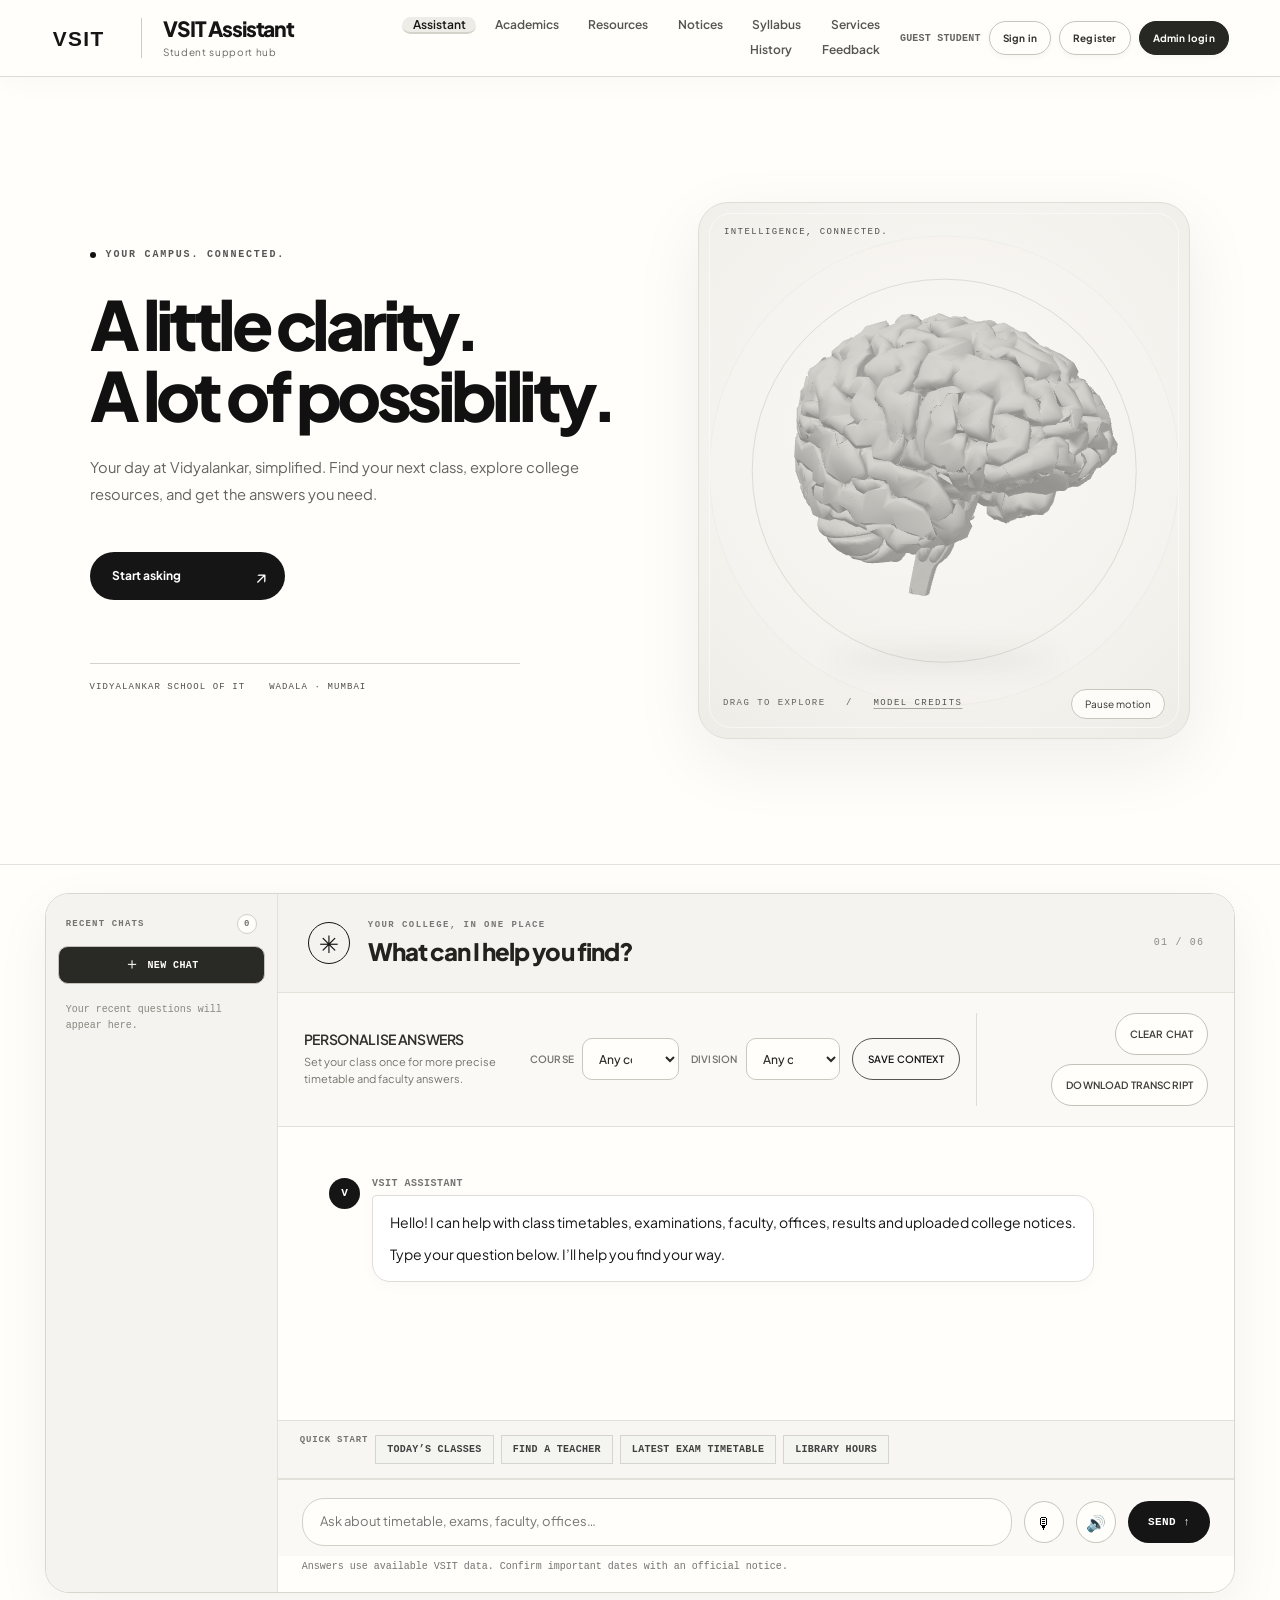
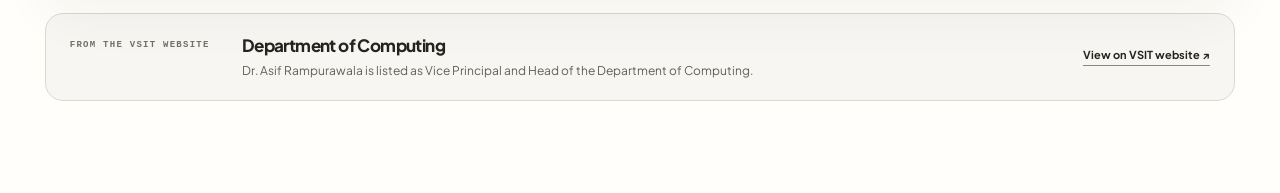
==== commit 7e1754d8: "fix: polish admin overview layout" ====
--- a/frontend/index.html
+++ b/frontend/index.html
@@ -10,7 +10,7 @@
     <link href="https://fonts.googleapis.com/css2?family=Cinzel:wght@500;700;800&family=Plus+Jakarta+Sans:wght@300;400;500;600;700&display=swap" rel="stylesheet">
     <link rel="stylesheet" href="style.css">
     <link rel="stylesheet" href="campus.css">
-    <link rel="stylesheet" href="polish.css?v=final-chat-inline-20261027">
+    <link rel="stylesheet" href="polish.css?v=admin-overview-20261027">
 </head>
 <body>
     <div class="app-shell" data-current-view="assistant">
--- a/frontend/polish.css
+++ b/frontend/polish.css
@@ -107,6 +107,14 @@
 .admin-page .admin-header h1,.admin-page .auth-card h2,.admin-page .admin-card h2{font-family:'Plus Jakarta Sans',sans-serif;font-weight:700;letter-spacing:-.04em}
 .admin-page .admin-header a{color:#34342f;text-underline-offset:4px}
 .admin-page .auth-card,.admin-page .admin-card{background:#f8f7f3;border:1px solid #dedbd3;border-radius:20px;box-shadow:0 13px 40px rgba(36,34,28,.045);padding:26px}
+.admin-page .admin-dashboard-panel{grid-template-columns:minmax(320px,.78fr) minmax(420px,1.22fr);gap:18px}
+.admin-page .admin-dashboard-panel .admin-overview-card,.admin-page .admin-dashboard-panel>.admin-card:nth-child(2){grid-column:auto}
+.admin-page .overview-counts{grid-template-columns:repeat(2,minmax(0,1fr));gap:10px;margin-top:20px}
+.admin-page .overview-count{display:flex;align-items:baseline;gap:9px;min-height:58px;padding:14px 15px;border:1px solid #dedbd3;border-radius:14px;background:#fffefa}
+.admin-page .overview-count strong{color:#252521;font:700 24px/1 'Plus Jakarta Sans',sans-serif;letter-spacing:-.045em}
+.admin-page .overview-count span{color:#77736c;font:600 11px/1.35 'Plus Jakarta Sans',sans-serif;letter-spacing:0;text-transform:none}
+.admin-page .overview-heading{align-items:center}
+.admin-page #overview-feedback{min-height:118px;margin-top:8px}
 .admin-page .stack-form input,.admin-page .stack-form textarea,.admin-page .stack-form select{background:#fffefa;border:1px solid #d4d0c7;border-radius:12px;color:#252520}
 .admin-page .admin-nav{border-color:#dedbd4}
 .admin-page .admin-nav button{background:#f7f6f2;color:#42423c;border:1px solid #dedbd3;border-radius:999px;padding:10px 17px}
@@ -116,6 +124,7 @@
 .admin-page .record-row{border-color:#e3e0d9}
 .app-shell :focus-visible,.admin-page :focus-visible{outline:2px solid #3b3a35;outline-offset:3px}
 @media(max-width:900px){.campus-art{height:clamp(350px,52vw,480px);padding:42px 13px 59px}.app-shell .info-card{padding:21px}}
+@media(max-width:900px){.admin-page .admin-dashboard-panel{grid-template-columns:1fr}.admin-page .admin-dashboard-panel .admin-overview-card,.admin-page .admin-dashboard-panel>.admin-card:nth-child(2){grid-column:1}}
 @media(max-width:700px){.campus-art{height:390px;min-height:0}.app-shell .chat-panel{box-shadow:none}}
 @media(max-width:800px){.official-sample{grid-template-columns:1fr;gap:10px;padding:19px}.official-sample-label{padding:0}.official-sample a{justify-self:start;margin-top:3px}}
 @media(max-width:900px){.app-shell .sidebar{grid-template-columns:80px minmax(0,1fr);grid-template-rows:64px 43px;column-gap:8px;min-height:107px;padding:0 20px}.app-shell .sidebar nav{grid-column:1/-1;grid-row:2;justify-self:stretch;justify-content:center;width:100%;border-top:1px solid #ece9e2}.app-shell .nav-item{padding:0 10px}}
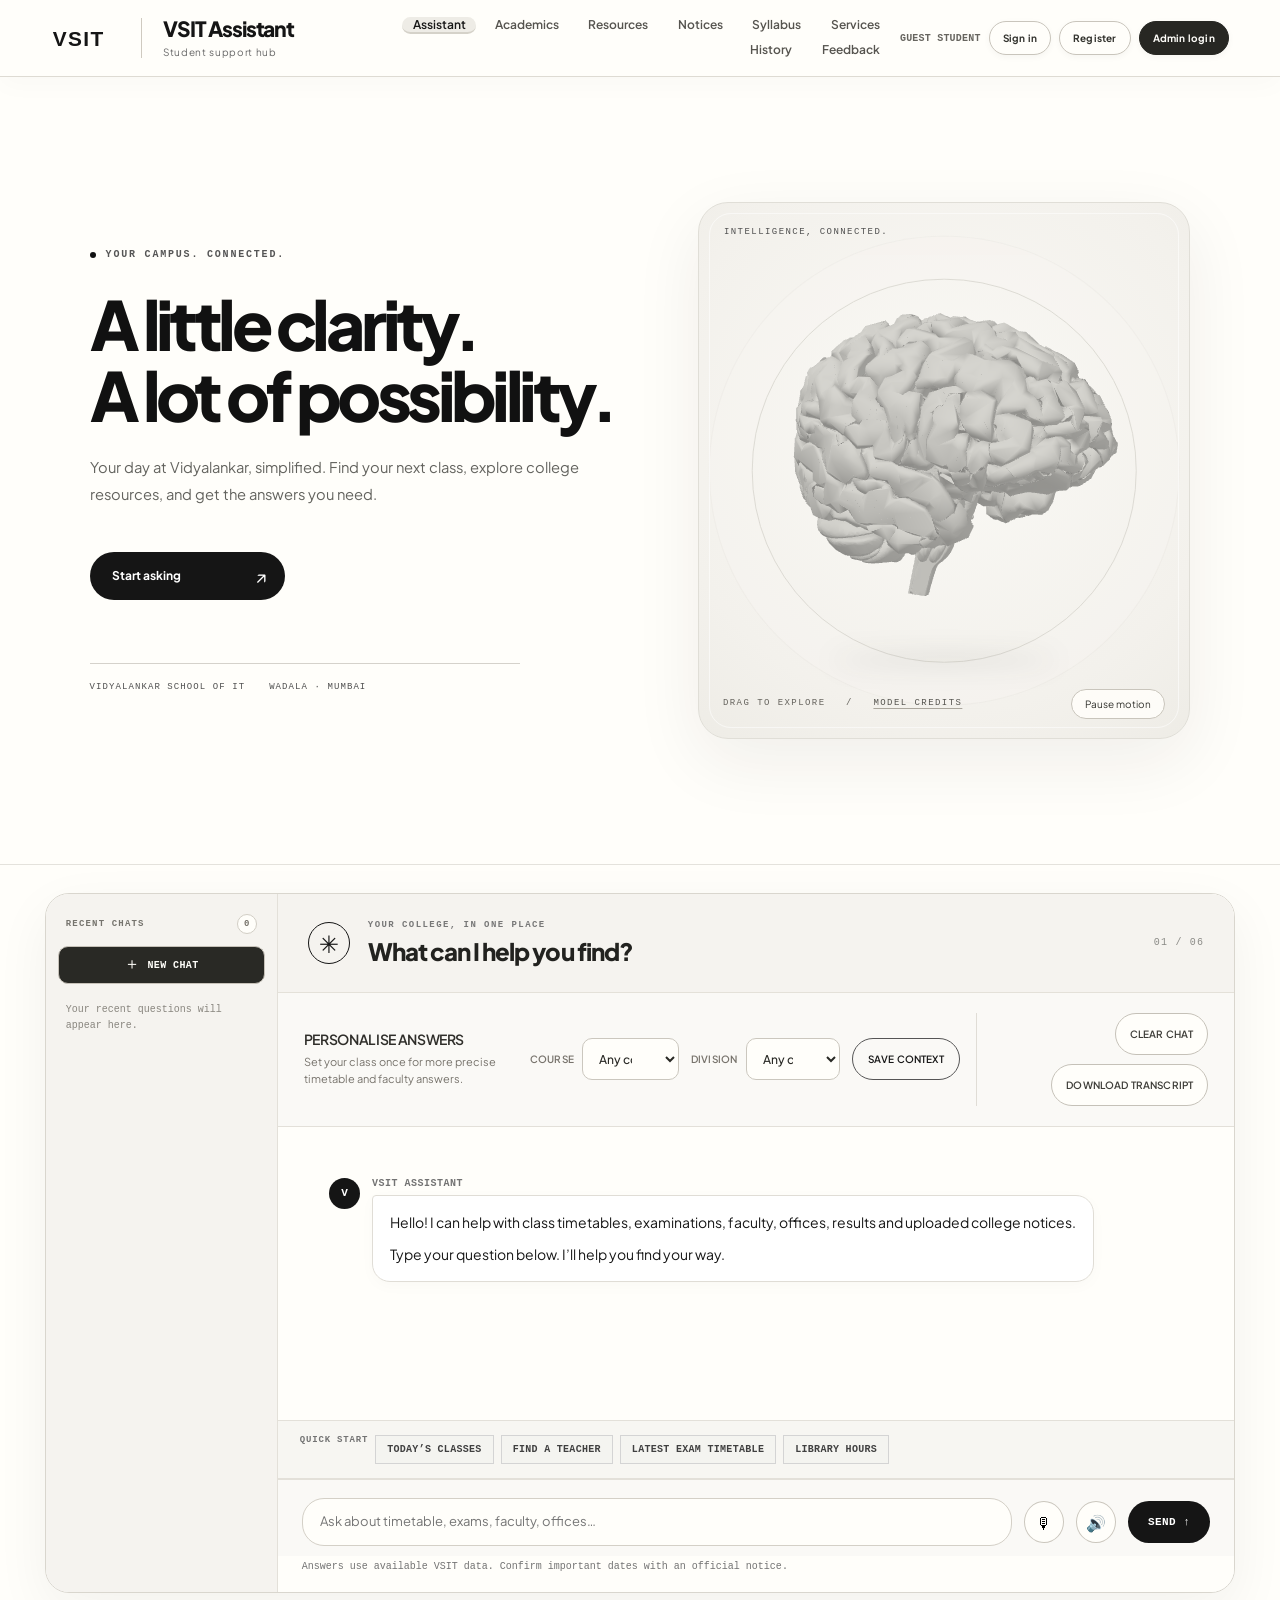
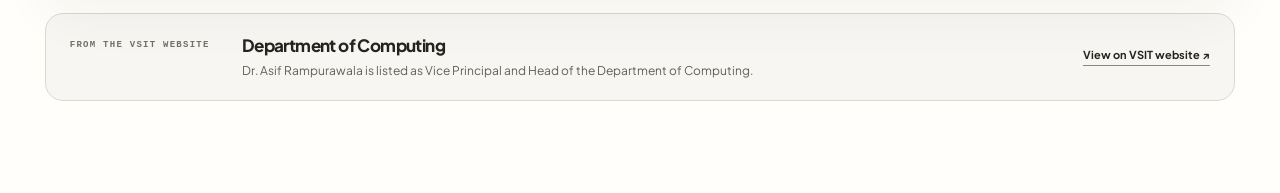
==== commit 4f72b947: "fix: persist student auth and add favicon" ====
--- a/frontend/index.html
+++ b/frontend/index.html
@@ -5,6 +5,8 @@
     <meta name="viewport" content="width=device-width, initial-scale=1">
     <meta name="description" content="VSIT Student Assistant for timetables, academics, faculty, offices and college documents.">
     <title>VSIT Student Assistant</title>
+    <link rel="icon" href="favicon.svg" type="image/svg+xml">
+    <link rel="alternate icon" href="favicon.svg">
     <link rel="preconnect" href="https://fonts.googleapis.com">
     <link rel="preconnect" href="https://fonts.gstatic.com" crossorigin>
     <link href="https://fonts.googleapis.com/css2?family=Cinzel:wght@500;700;800&family=Plus+Jakarta+Sans:wght@300;400;500;600;700&display=swap" rel="stylesheet">
@@ -207,7 +209,7 @@
             <p class="status-message" id="student-auth-status" aria-live="polite"></p>
         </form>
     </dialog>
-    <script src="script.js"></script>
+    <script src="script.js?v=student-auth-20261027"></script>
     <script src="campus.js"></script>
 </body>
 </html>
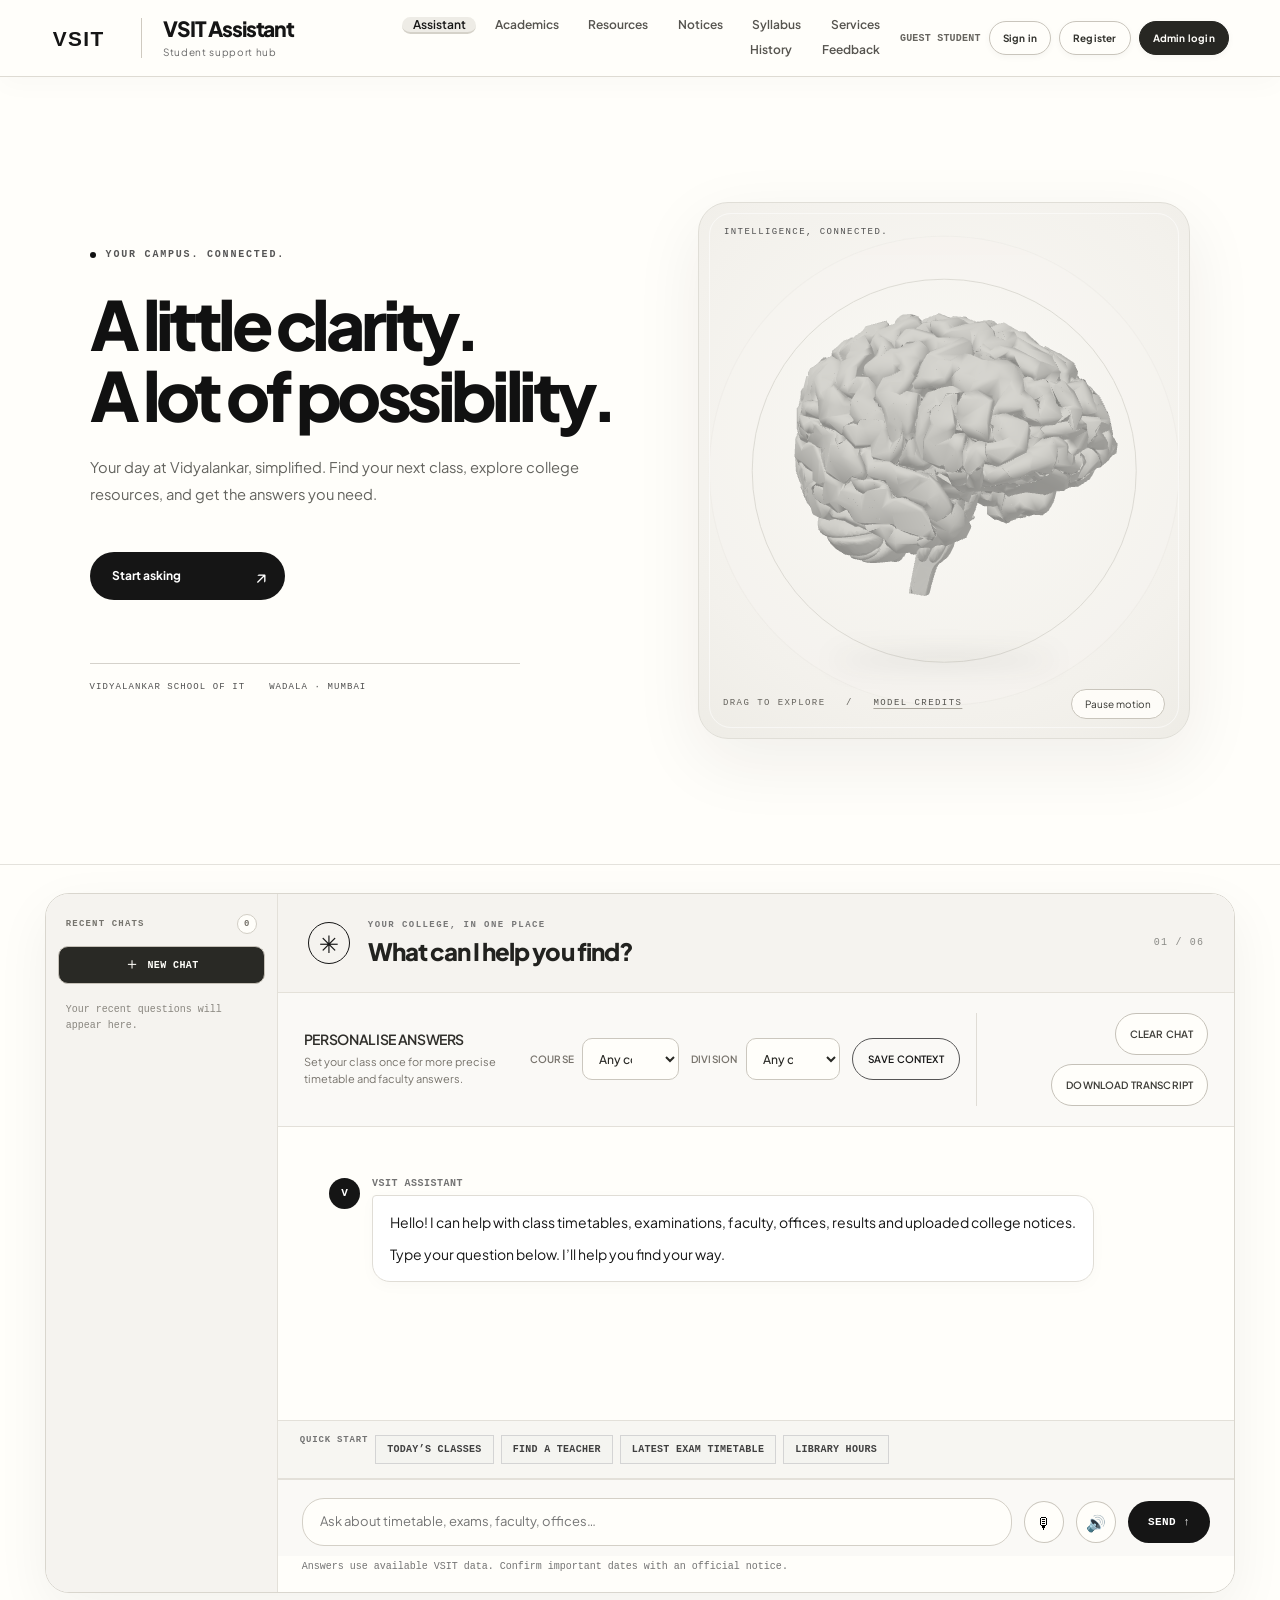
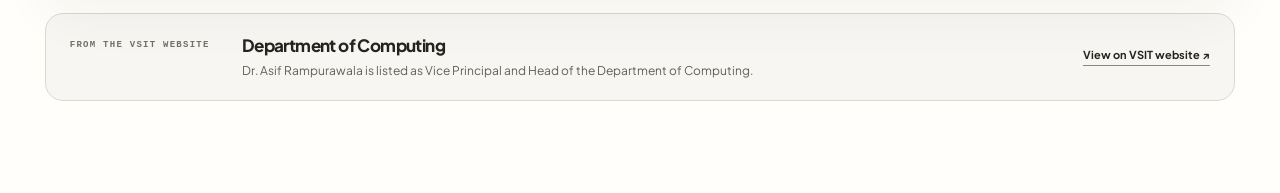
==== commit 4b603af3: "feat: add FYIT and SYIT timetable resources" ====
--- a/frontend/index.html
+++ b/frontend/index.html
@@ -81,8 +81,8 @@
                         <div class="assistant-tools">
                             <div class="context-intro"><span class="tool-label">PERSONALISE ANSWERS</span><p>Set your class once for more precise timetable and faculty answers.</p></div>
                             <form class="student-context-form" id="student-context-form">
-                                <label><span>Course</span><select id="student-course" name="course"><option value="">Any course</option><option value="B.Sc. Information Technology">B.Sc. Information Technology</option><option value="BBA">BBA</option><option value="BAF">BAF</option></select></label>
-                                <label><span>Division</span><select id="student-division" name="division"><option value="">Any division</option><option value="A">A</option><option value="B">B</option><option value="C">C</option><option value="D">D</option><option value="E">E</option></select></label>
+                                <label><span>Course</span><select id="student-course" name="course"><option value="">Any course</option><option value="FYIT">FYIT</option><option value="SYIT">SYIT</option><option value="TYIT">TYIT</option><option value="B.Sc. Information Technology">B.Sc. Information Technology</option><option value="BBA">BBA</option><option value="BAF">BAF</option></select></label>
+                                <label><span>Division</span><select id="student-division" name="division"><option value="">Any division</option><option value="A">A</option><option value="B">B</option><option value="C">C</option><option value="D">D</option><option value="E">E</option><option value="F">F</option></select></label>
                                 <button class="secondary-button" type="submit">Save context</button>
                             </form>
                             <div class="assistant-actions" aria-label="Conversation tools">
--- a/frontend/polish.css
+++ b/frontend/polish.css
@@ -110,7 +110,7 @@
 .admin-page .admin-dashboard-panel{grid-template-columns:minmax(320px,.78fr) minmax(420px,1.22fr);gap:18px}
 .admin-page .admin-dashboard-panel .admin-overview-card,.admin-page .admin-dashboard-panel>.admin-card:nth-child(2){grid-column:auto}
 .admin-page .overview-counts{grid-template-columns:repeat(2,minmax(0,1fr));gap:10px;margin-top:20px}
-.admin-page .overview-count{display:flex;align-items:baseline;gap:9px;min-height:58px;padding:14px 15px;border:1px solid #dedbd3;border-radius:14px;background:#fffefa}
+.admin-page .overview-count{display:grid;grid-template-columns:auto 1fr;align-items:baseline;gap:12px;min-height:58px;padding:14px 15px;border:1px solid #dedbd3;border-radius:14px;background:#fffefa}
 .admin-page .overview-count strong{color:#252521;font:700 24px/1 'Plus Jakarta Sans',sans-serif;letter-spacing:-.045em}
 .admin-page .overview-count span{color:#77736c;font:600 11px/1.35 'Plus Jakarta Sans',sans-serif;letter-spacing:0;text-transform:none}
 .admin-page .overview-heading{align-items:center}
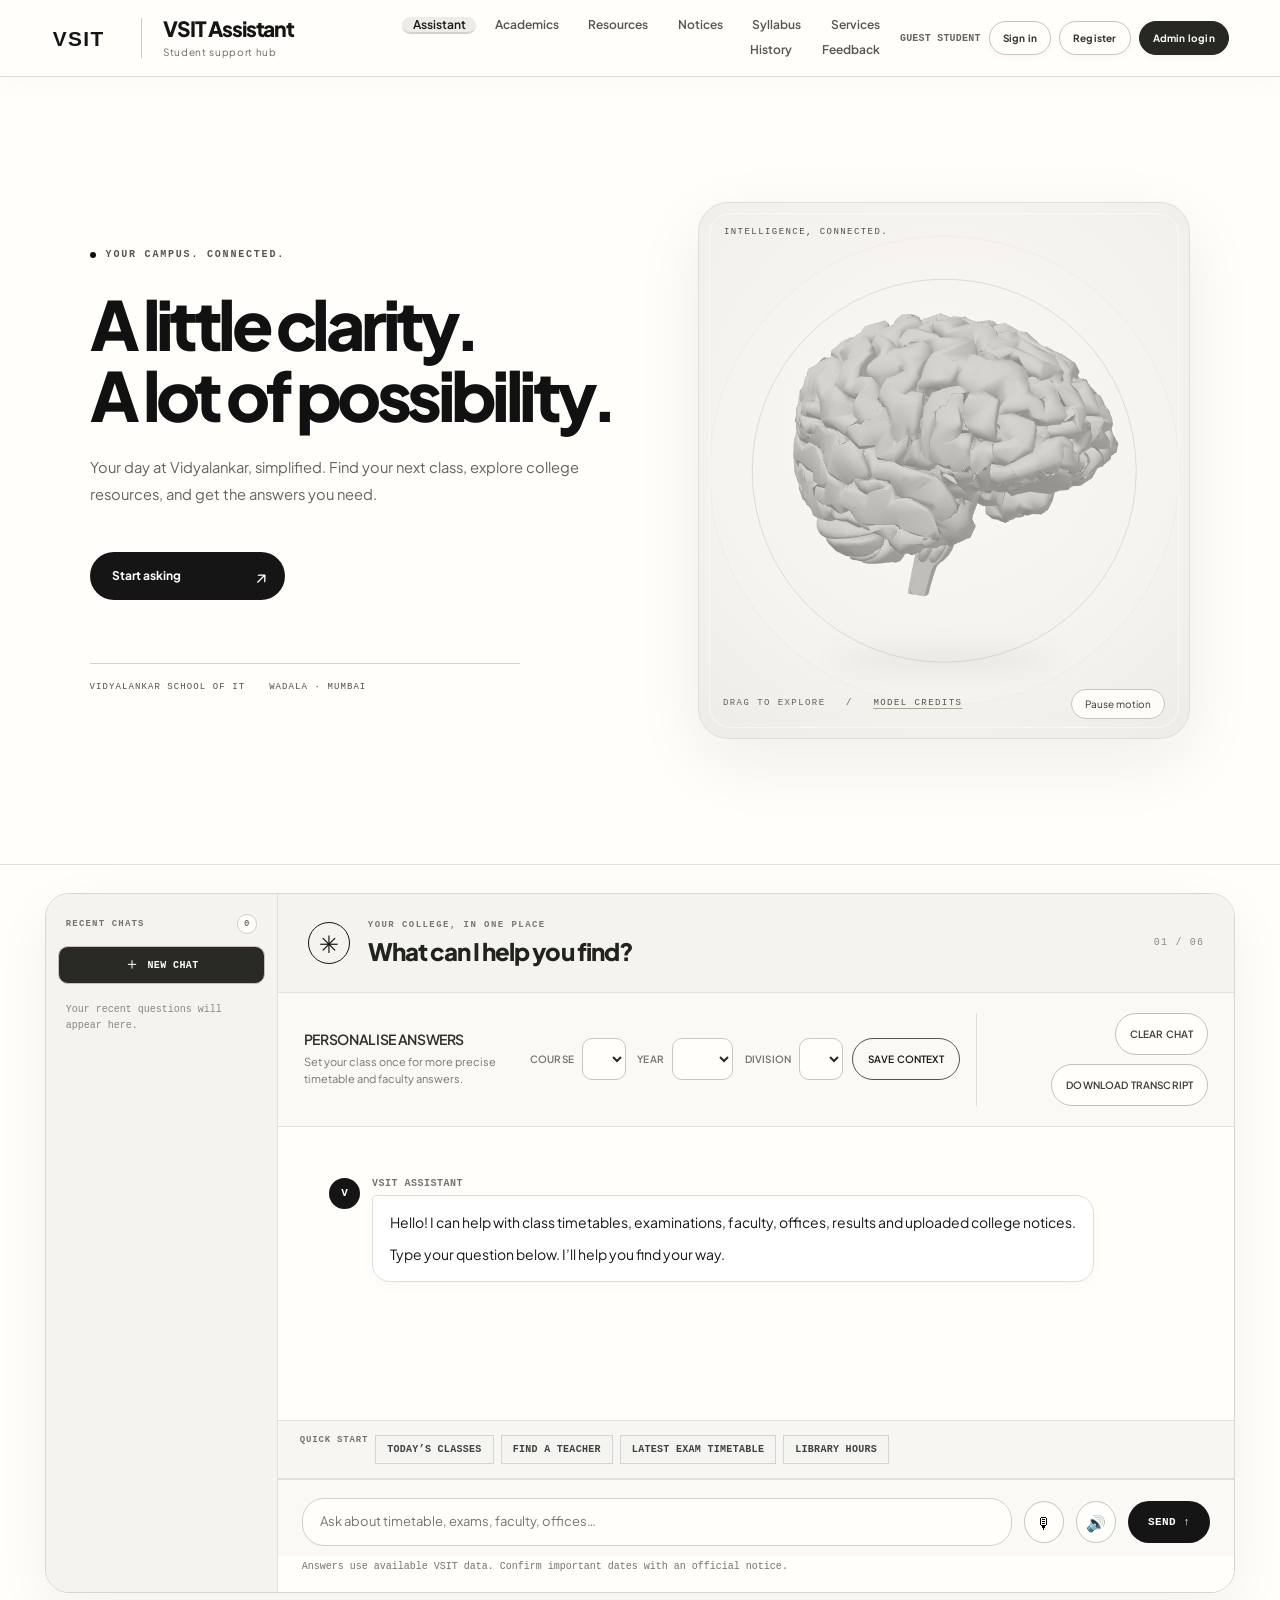
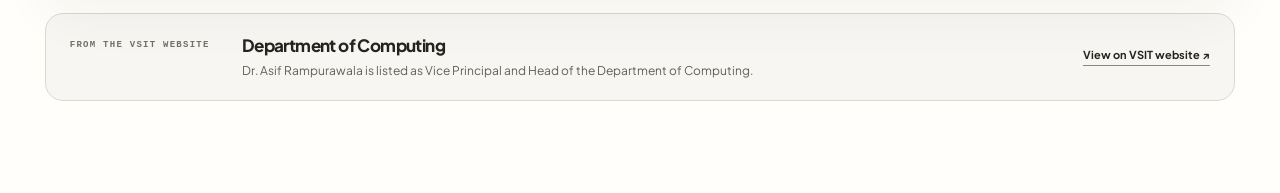
==== commit 78beb60f: "feat: separate programme and academic year filters" ====
--- a/frontend/index.html
+++ b/frontend/index.html
@@ -81,7 +81,8 @@
                         <div class="assistant-tools">
                             <div class="context-intro"><span class="tool-label">PERSONALISE ANSWERS</span><p>Set your class once for more precise timetable and faculty answers.</p></div>
                             <form class="student-context-form" id="student-context-form">
-                                <label><span>Course</span><select id="student-course" name="course"><option value="">Any course</option><option value="FYIT">FYIT</option><option value="SYIT">SYIT</option><option value="TYIT">TYIT</option><option value="B.Sc. Information Technology">B.Sc. Information Technology</option><option value="BBA">BBA</option><option value="BAF">BAF</option></select></label>
+                                <label><span>Course</span><select id="student-course" name="course"><option value="">Any course</option><option value="B.Sc. Information Technology">B.Sc. Information Technology</option><option value="BBA">BBA</option><option value="BAF">BAF</option></select></label>
+                                <label><span>Year</span><select id="student-year" name="year"><option value="">Any year</option><option value="FYIT">First year (FYIT)</option><option value="SYIT">Second year (SYIT)</option><option value="TYIT">Third year (TYIT)</option></select></label>
                                 <label><span>Division</span><select id="student-division" name="division"><option value="">Any division</option><option value="A">A</option><option value="B">B</option><option value="C">C</option><option value="D">D</option><option value="E">E</option><option value="F">F</option></select></label>
                                 <button class="secondary-button" type="submit">Save context</button>
                             </form>
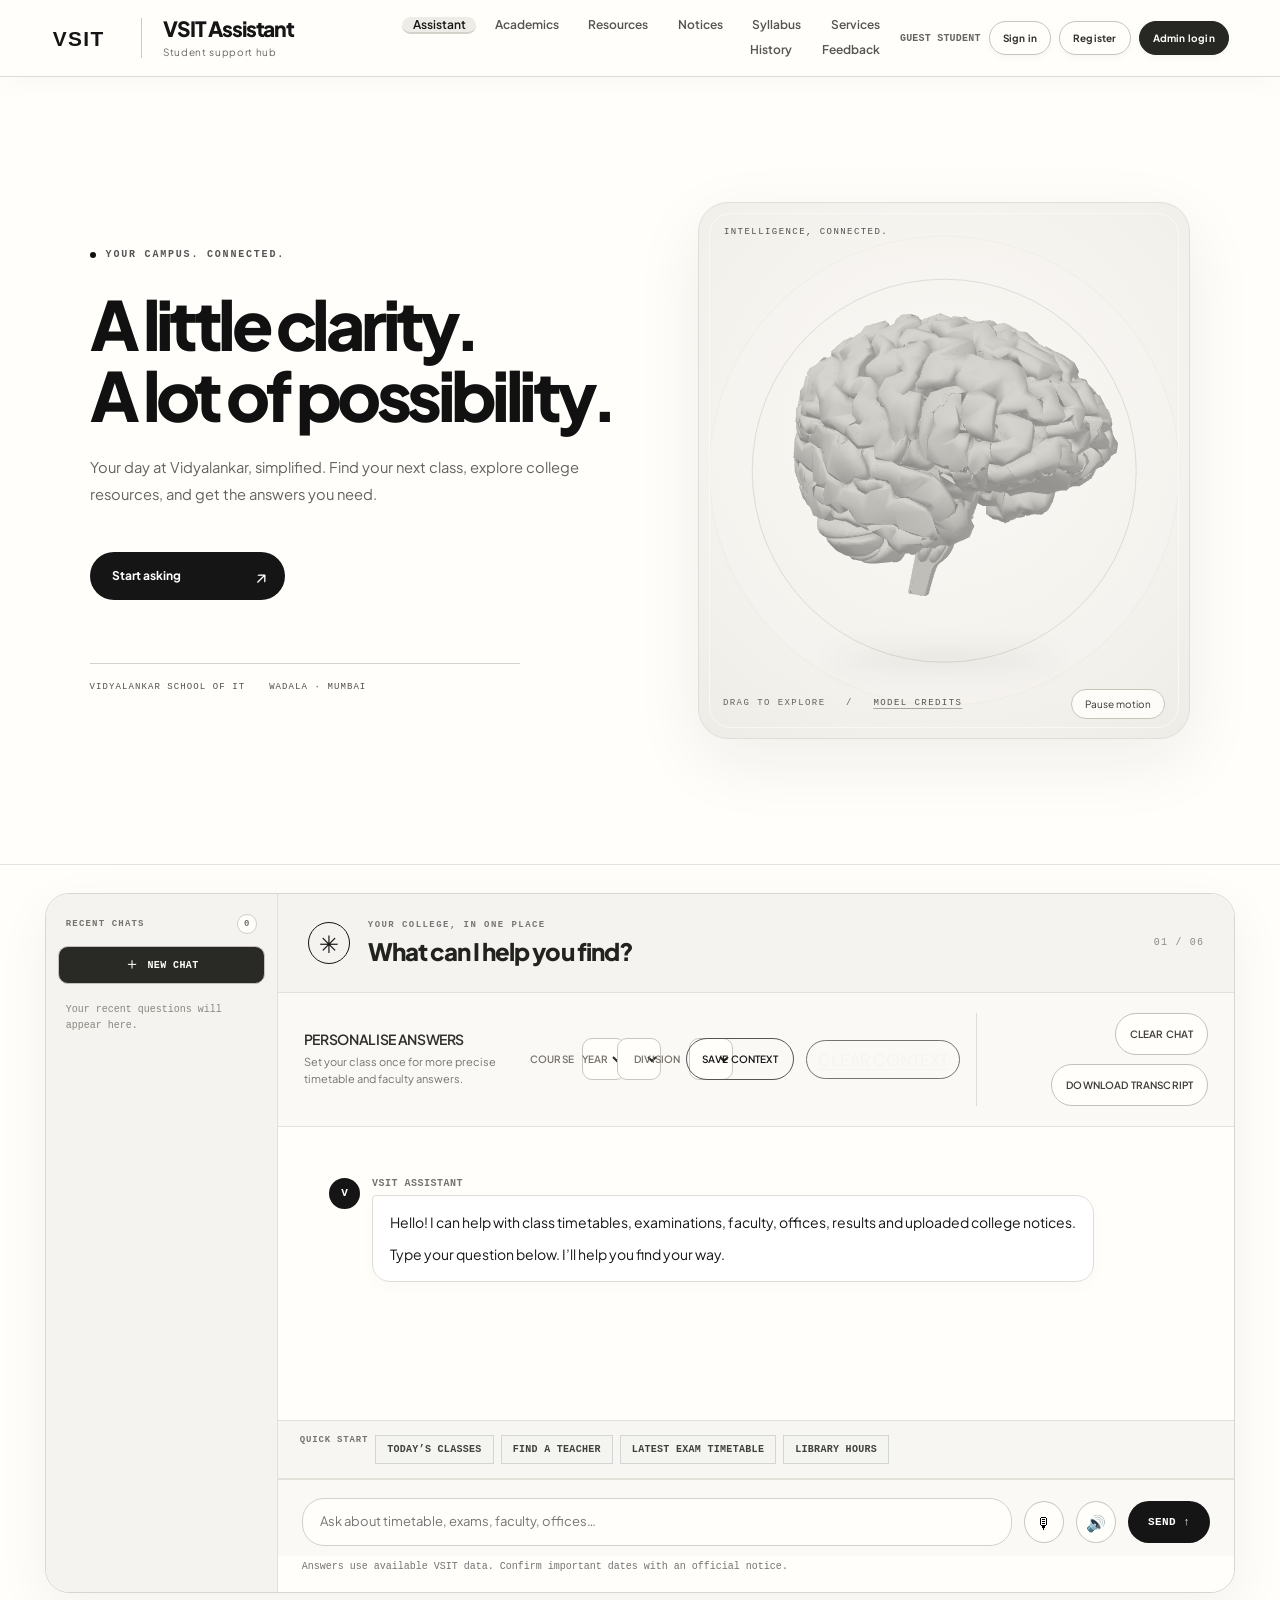
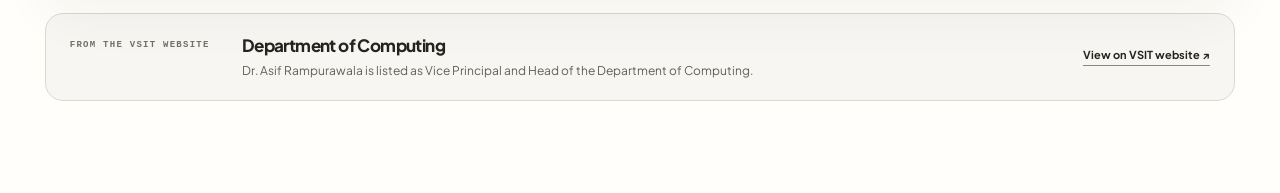
==== commit fcc8f7bf: "fix: clarify timetable breaks and batch context" ====
--- a/frontend/index.html
+++ b/frontend/index.html
@@ -85,6 +85,7 @@
                                 <label><span>Year</span><select id="student-year" name="year"><option value="">Any year</option><option value="FYIT">First year (FYIT)</option><option value="SYIT">Second year (SYIT)</option><option value="TYIT">Third year (TYIT)</option></select></label>
                                 <label><span>Division</span><select id="student-division" name="division"><option value="">Any division</option><option value="A">A</option><option value="B">B</option><option value="C">C</option><option value="D">D</option><option value="E">E</option><option value="F">F</option></select></label>
                                 <button class="secondary-button" type="submit">Save context</button>
+                                <button class="text-button context-clear-button" id="clear-context" type="button">Clear context</button>
                             </form>
                             <div class="assistant-actions" aria-label="Conversation tools">
                                 <button class="text-button" type="button" id="clear-chat">Clear chat</button>
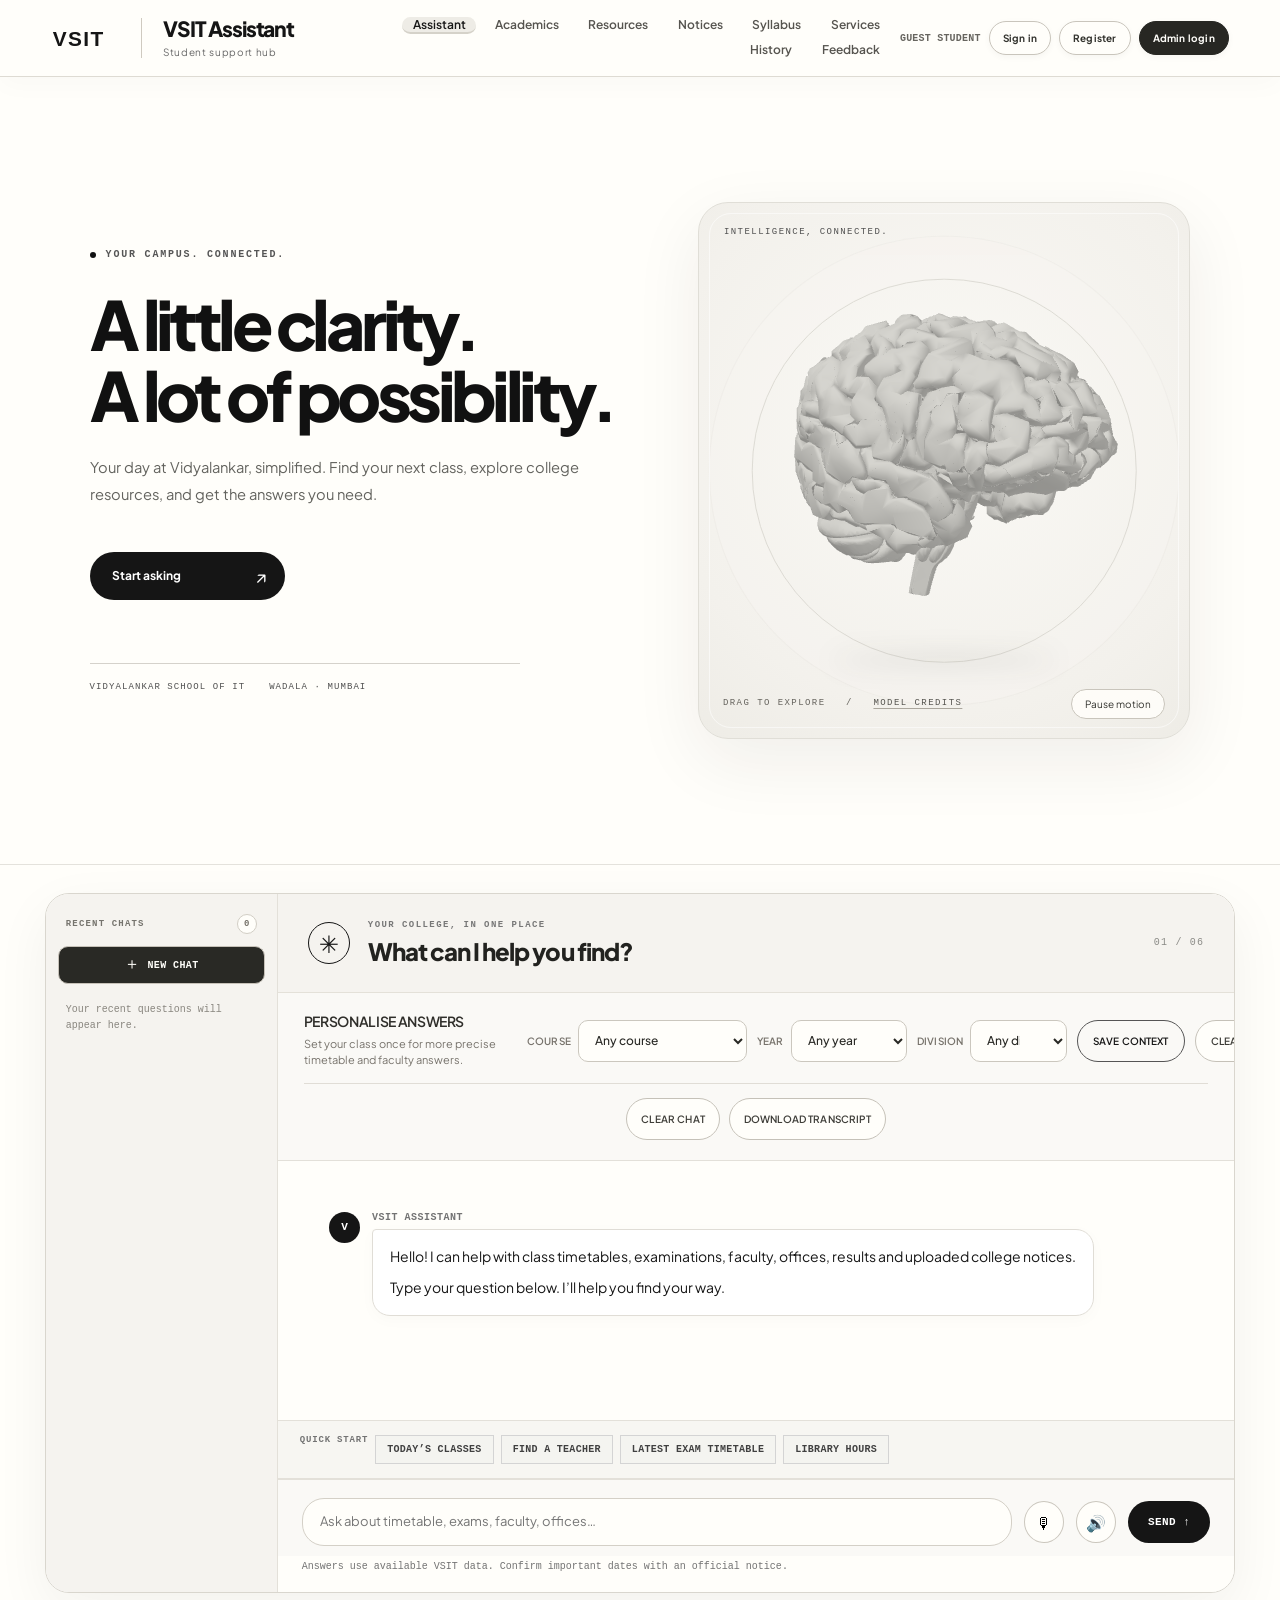
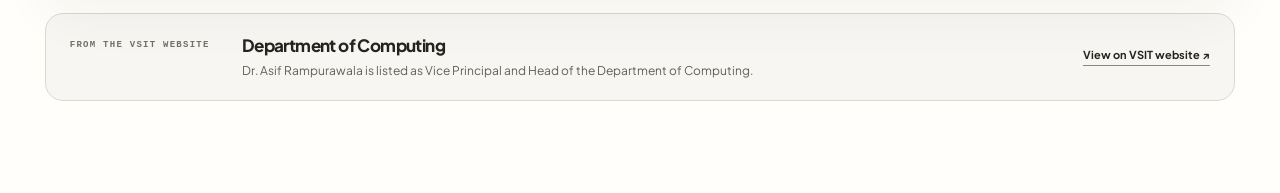
==== commit a2ce0f21: "fix: scope FYIT teachers and refresh timetable assets" ====
--- a/frontend/index.html
+++ b/frontend/index.html
@@ -12,7 +12,7 @@
     <link href="https://fonts.googleapis.com/css2?family=Cinzel:wght@500;700;800&family=Plus+Jakarta+Sans:wght@300;400;500;600;700&display=swap" rel="stylesheet">
     <link rel="stylesheet" href="style.css">
     <link rel="stylesheet" href="campus.css">
-    <link rel="stylesheet" href="polish.css?v=admin-overview-20261027">
+    <link rel="stylesheet" href="polish.css?v=timetable-layout-20261027">
 </head>
 <body>
     <div class="app-shell" data-current-view="assistant">
@@ -211,7 +211,7 @@
             <p class="status-message" id="student-auth-status" aria-live="polite"></p>
         </form>
     </dialog>
-    <script src="script.js?v=student-auth-20261027"></script>
+    <script src="script.js?v=timetable-render-20261027"></script>
     <script src="campus.js"></script>
 </body>
 </html>
--- a/frontend/polish.css
+++ b/frontend/polish.css
@@ -100,6 +100,8 @@
 .app-shell .timetable-row.timetable-header{background:#272723;color:#fff}
 .app-shell .timetable-row.lecture-row>span:last-child{background:#eaf0fc;color:#2452a8;border-color:#bfd0eb}
 .app-shell .timetable-row.practical-row>span:last-child{background:#fff0ed;color:#ab3830;border-color:#ecc6c0}
+.app-shell .timetable-row.timetable-break{grid-template-columns:1fr!important;min-height:40px;background:#f3f1eb;color:#716d65;border-bottom:1px dashed #c9c4ba;text-align:center}
+.app-shell .timetable-row.timetable-break span{font:600 10px 'Plus Jakarta Sans',sans-serif;letter-spacing:.08em;text-transform:uppercase}
 .app-shell[data-current-view]:not([data-current-view="assistant"]) .campus-hero{background:#f6f5f1}
 /* Administration shares the same palette, form language, and card rhythm. */
 .admin-page{--background:#fffefa;--ink:#171717;--muted:#66665f;--line:#dcdad3;--blue:#171717;background:#fffefa;color:#171717}
@@ -131,6 +133,48 @@
 @media(max-width:700px){.app-shell .sidebar{padding:0 18px}.app-shell .sidebar nav{justify-content:flex-start}}
 @media(max-width:560px){.app-shell .sidebar{grid-template-columns:65px minmax(0,1fr);padding:0 14px}.app-shell .brand-mark{width:65px}.app-shell .brand-mark text{font-size:23px}.app-shell .brand-title{padding-left:13px}.app-shell .brand-title strong{font-size:17px}.app-shell .brand-title small{font-size:9px}.app-shell .sidebar nav{gap:4px}.app-shell .nav-item{font-size:10px;padding:0 10px}.campus-art{height:345px;padding:37px 10px 58px;border-radius:24px}.campus-art::after{inset:7px;border-radius:18px}.campus-art .art-label-top{top:16px;left:17px}.model-frame-footer{left:16px;right:16px;bottom:14px;gap:8px}.model-frame-footer .art-label-bottom{font-size:7px;max-width:calc(100% - 103px)}.model-frame-footer .motion-toggle{font-size:9px;padding:7px 10px}.campus-art .art-shadow{bottom:61px}.app-shell .info-card,.app-shell .filter-bar,.app-shell .search-hit{border-radius:17px}.admin-page .admin-card{padding:18px}}
 @media(min-width:981px){.app-shell .assistant-tools{grid-template-columns:minmax(210px,.82fr) minmax(430px,1.55fr) auto;grid-template-areas:"context form actions";gap:16px;align-items:center}.app-shell .student-context-form{display:flex;align-items:center;gap:12px}.app-shell .student-context-form label{display:flex;flex:1;align-items:center;gap:8px;min-width:0;white-space:nowrap}.app-shell .student-context-form label span{flex:none}.app-shell .student-context-form select{flex:1;min-width:0}.app-shell .assistant-actions{align-self:center}}
+
+/* Keep the personalization controls readable instead of allowing flex shrink to
+   collapse the selects when the chat actions are also visible. */
+@media(min-width:981px){
+    .app-shell .assistant-tools{
+        grid-template-columns:minmax(205px,.78fr) minmax(720px,2.25fr) auto;
+        gap:16px;
+    }
+    .app-shell .student-context-form{
+        display:grid;
+        grid-template-columns:minmax(235px,1.35fr) minmax(150px,.78fr) minmax(150px,.78fr) auto auto;
+        align-items:end;
+        gap:10px;
+    }
+    .app-shell .student-context-form label{
+        display:grid;
+        grid-template-columns:auto minmax(0,1fr);
+        align-items:center;
+        gap:7px;
+        flex:none;
+        min-width:0;
+    }
+    .app-shell .student-context-form select{
+        width:100%;
+        min-width:0;
+        flex:none;
+    }
+    .app-shell .student-context-form button{flex:none;}
+}
+@media(min-width:981px) and (max-width:1240px){
+    .app-shell .assistant-tools{
+        grid-template-columns:minmax(205px,.75fr) minmax(0,1fr);
+        grid-template-areas:"context form" "actions actions";
+        row-gap:14px;
+    }
+    .app-shell .assistant-actions{
+        justify-content:flex-end;
+        padding:12px 0 0;
+        border-top:1px solid #e0ddd6;
+        border-left:0;
+    }
+}
 @media(max-width:980px){.app-shell .assistant-tools{grid-template-columns:minmax(0,1fr) auto;grid-template-areas:"context actions" "form form"}.app-shell .assistant-actions{justify-content:flex-start;padding:0;border-top:0;border-left:0}}
 @media(max-width:980px){.app-shell .chat-panel{grid-template-columns:1fr}.app-shell .conversation-rail{max-height:176px;padding:14px 16px;border-right:0;border-bottom:1px solid #e3e0d9}.app-shell .conversation-rail-heading{padding:0 2px 9px}.app-shell .new-chat-button{width:max-content;min-width:130px;margin-bottom:10px;padding:0 15px}.app-shell .conversation-list{display:flex;gap:6px;overflow-x:auto}.app-shell .conversation-item{flex:0 0 205px}}
 @media(max-width:560px){.app-shell .assistant-tools{grid-template-columns:1fr;grid-template-areas:"context" "form" "actions";gap:12px;padding:14px}.app-shell .student-context-form{grid-template-columns:1fr 1fr;gap:9px}.app-shell .student-context-form .secondary-button{grid-column:1/-1}.app-shell .assistant-actions{justify-content:stretch}.app-shell .assistant-actions .text-button{flex:1;min-width:0}.app-shell .quick-prompts,.app-shell .recent-question-strip{padding-left:14px;padding-right:14px}}
@@ -145,6 +189,24 @@
 .app-shell .admin-login-link{border-color:#272723;color:#fffefa;background:#272723}
 .app-shell .admin-login-link:hover{border-color:#171717;color:#fffefa;background:#171717}
 
+/* Keep every chat control on the same button grid and center the action pair. */
+.app-shell .student-context-form .secondary-button,
+.app-shell .student-context-form .context-clear-button,
+.app-shell .assistant-actions .text-button{box-sizing:border-box;min-height:42px;border-width:1px;border-style:solid;border-radius:999px;line-height:1}
+
+/* Final desktop layout: give the context controls their own readable row and
+   keep the conversation actions aligned below it. */
+@media(min-width:981px){
+    .app-shell .assistant-tools{grid-template-columns:205px minmax(0,1fr);grid-template-areas:"context form" "actions actions";align-items:center;column-gap:18px;row-gap:14px}
+    .app-shell .student-context-form{display:grid;grid-template-columns:minmax(220px,1.45fr) minmax(150px,.8fr) minmax(150px,.8fr) max-content max-content;align-items:end;gap:10px;min-width:0}
+    .app-shell .student-context-form label{display:grid;grid-template-columns:auto minmax(0,1fr);align-items:center;gap:7px;min-width:0;white-space:nowrap}
+    .app-shell .student-context-form select{width:100%;min-width:0}
+    .app-shell .student-context-form button{flex:none;white-space:nowrap}
+    .app-shell .student-context-form .context-clear-button{display:inline-flex;align-items:center;justify-content:center;min-height:42px;padding:10px 15px;border:1px solid #c5c1b8;border-radius:999px;color:#3e3d38!important;background:#fffefa!important;font:600 10px 'Plus Jakarta Sans',sans-serif;letter-spacing:.015em;text-decoration:none;text-transform:uppercase;opacity:1!important}
+    .app-shell .student-context-form .context-clear-button:hover{border-color:#292925;color:#fffefa!important;background:#292925!important}
+    .app-shell .assistant-actions{justify-content:center;padding:14px 0 0;border-top:1px solid #e0ddd6;border-left:0}
+}
+
 @media(max-width:1120px){
     .app-shell .sidebar{grid-template-columns:80px minmax(0,1fr) auto;grid-template-rows:64px 43px;min-height:107px;padding:0 20px}
     .app-shell .brand{grid-column:1;grid-row:1}
